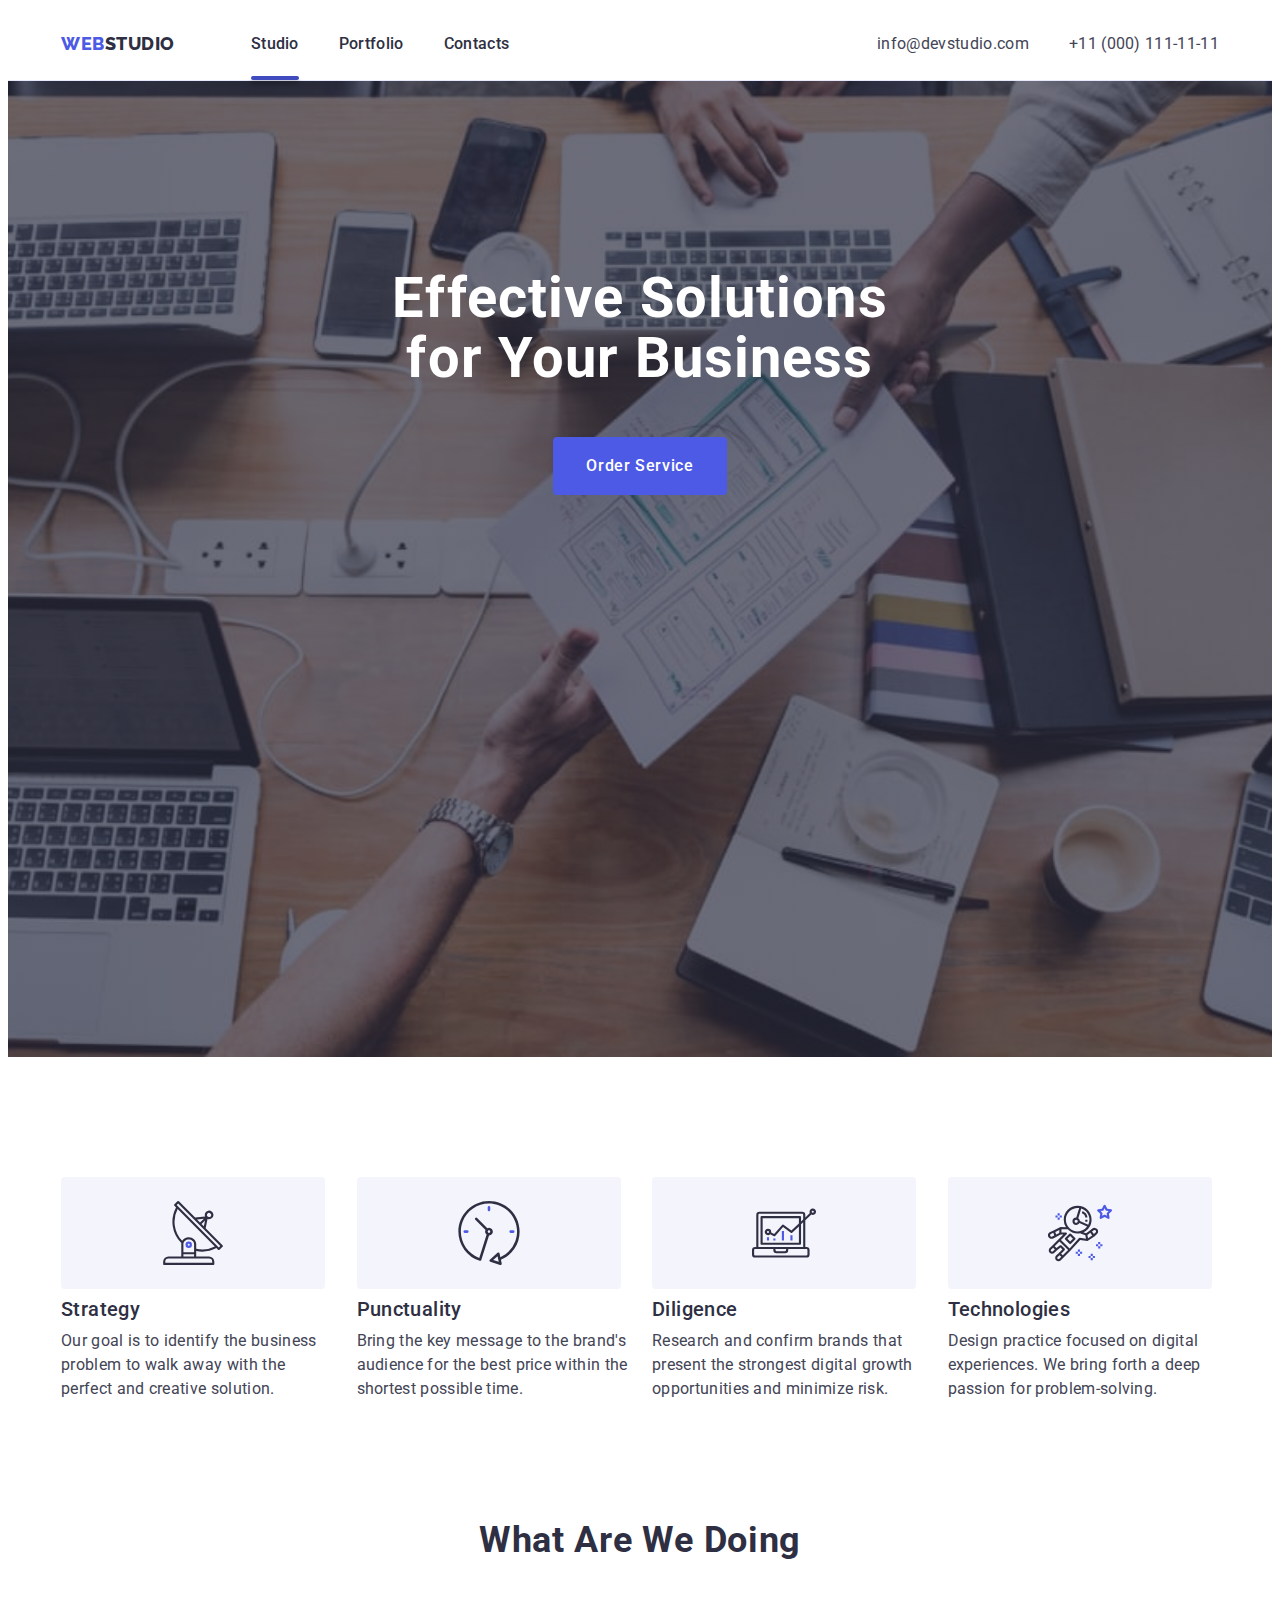
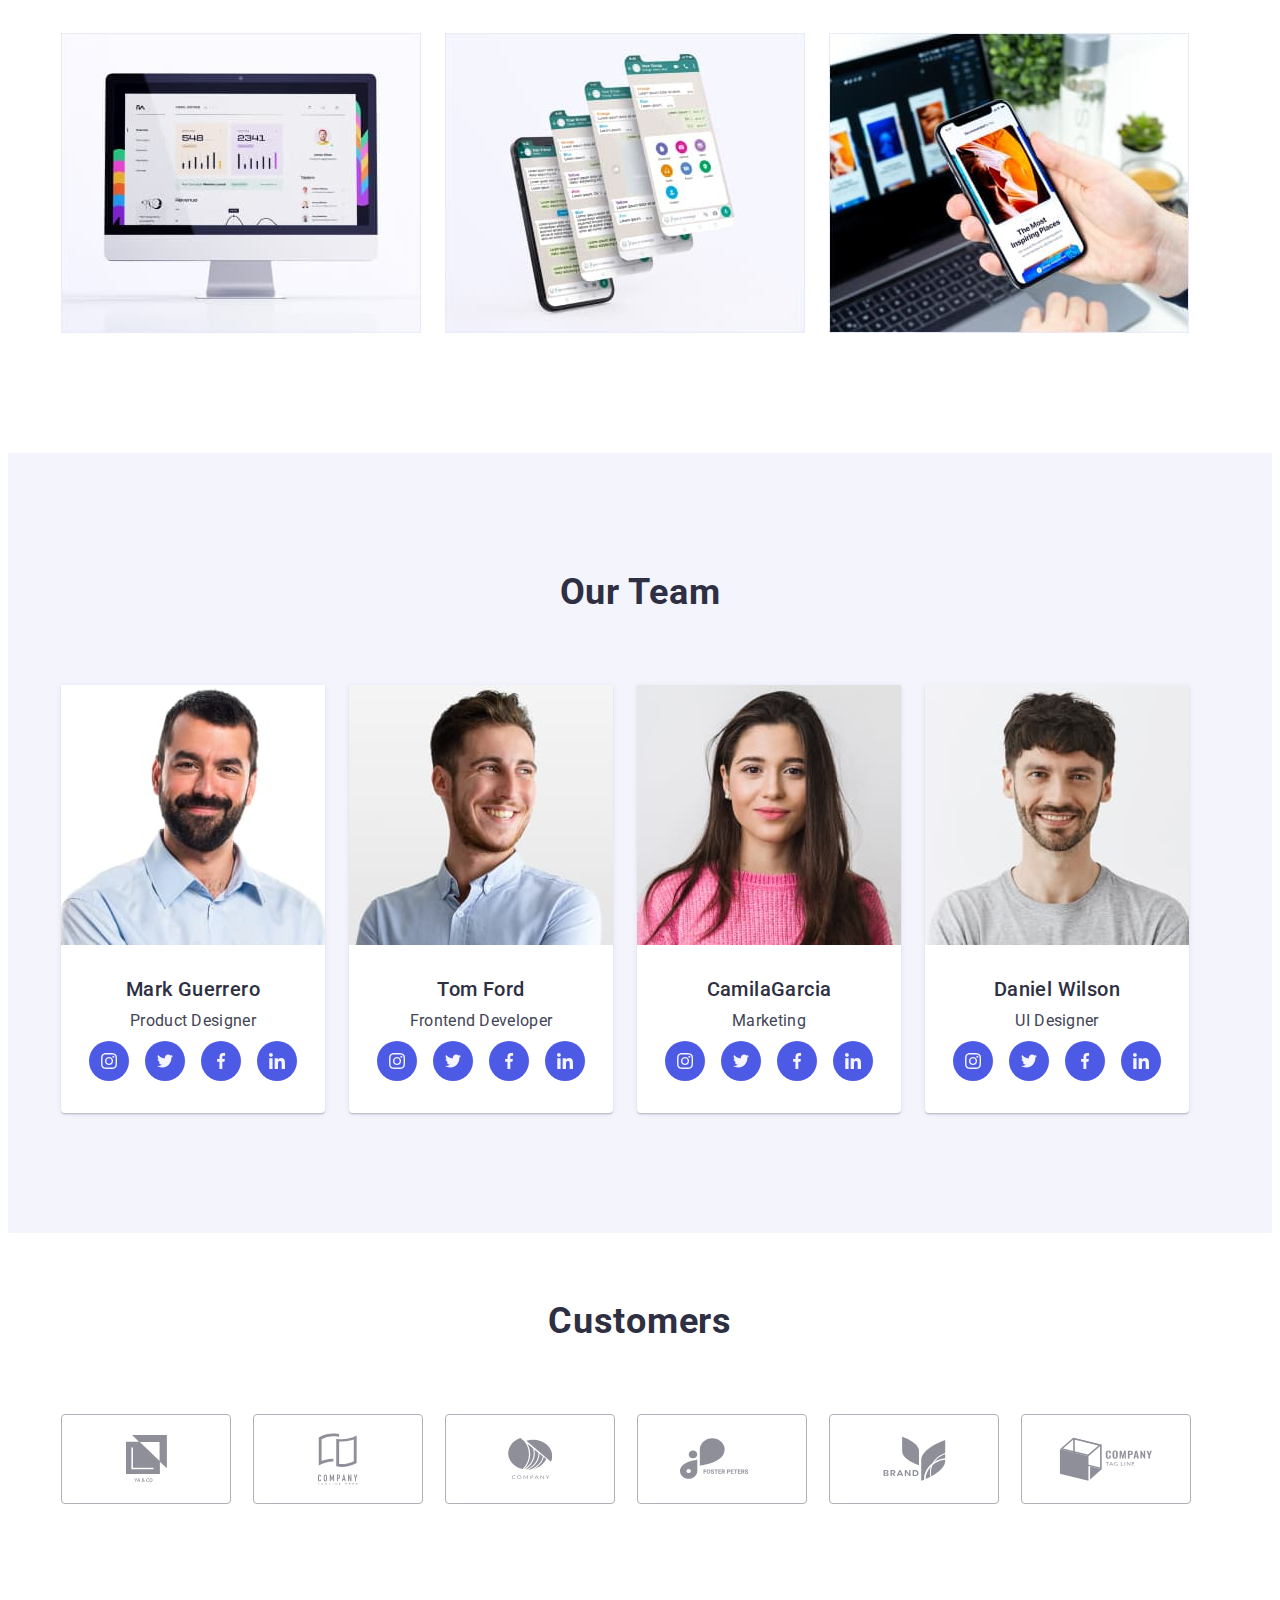
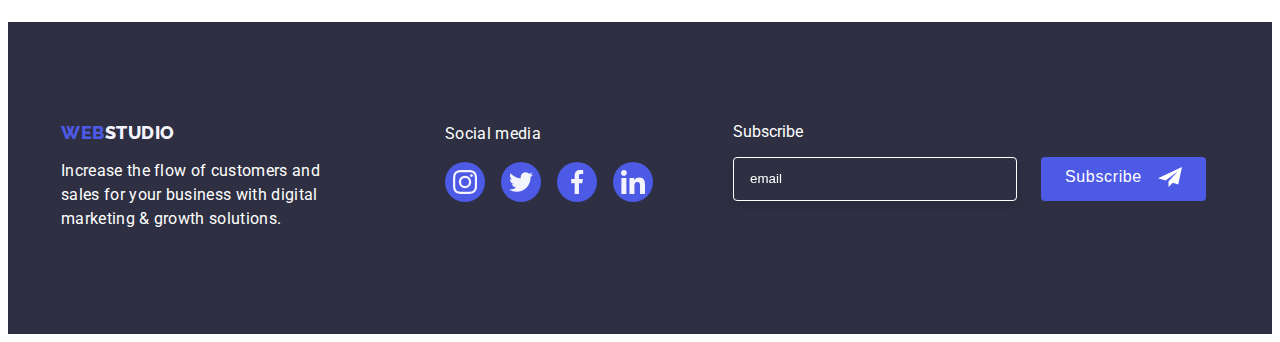
==== index.html @ f420f852 "Initial commit" ====
<!DOCTYPE html>
<html lang="en">
    <head>
        <meta charset="UTF-8">
        <meta http-equiv="X-UA-Compatible" content="IE=edge">
        <meta name="viewport" content="width=device-width, initial-scale=1.0">
        <title>Effective Solutions for Your Business</title>
        <link rel="preconnect" href="https://fonts.googleapis.com">
        <link rel="preconnect" href="https://fonts.gstatic.com" crossorigin>
        <link href="https://fonts.googleapis.com/css2?family=Raleway:wght@800&family=Roboto:wght@400;500;700;900&display=swap" 
        rel="stylesheet">
        <link rel="stylesheet" href="https://cdnjs.cloudflare.com/ajax/libs/modern-normalize/1.1.0/modern-normalize.min.css" integrity="sha512-wpPYUAdjBVSE4KJnH1VR1HeZfpl1ub8YT/NKx4PuQ5NmX2tKuGu6U/JRp5y+Y8XG2tV+wKQpNHVUX03MfMFn9Q==" crossorigin="anonymous" referrerpolicy="no-referrer">
        <link rel="stylesheet" href="./css/styles.css">
    </head>

    <body>
 
        <!--HEADER-->
 
       
        <header class="page-header">
            <div class="container main-container">
                <nav class="page-nav">       
                    <a class="logo-link link" href="./index.html">WEB<span class="studio">Studio</span></a>

                    <ul class="menu list">
                        <li class="menu-item">
                            <a class="menu-link link current" href="./index.html">Studio</a>
                        </li>

                        <li class="menu-item">
                            <a class="menu-link link" href="./portfolio.html">Portfolio</a>
                        </li>

                        <li class="menu-item">
                            <a class="menu-link link" href="">Contacts</a>
                        </li>

                    </ul>

                </nav>
                <address class="contact-adress">
                    <ul class="contact-list list">
                        <li class="item"><a class="contact-link link" href="mailto:info@devstudio.com">info@devstudio.com</a></li>
                        <li class="item"><a class="contact-link link" href="tel:+110001111111">+11 (000) 111-11-11</a></li>
                    </ul>
                </address>
            </div>
        </header>
       
        
        <main>

            
            <section class="hero hero-image">

                <div class="container container-hero">
                
                    <h1 class="hero-text">Effective Solutions for Your Business</h1>

                    <button class="modal-btn" data-modal-open type="button">Order Service</button>
                    <div class="backdrop is-hidden" data-modal>
                        <div class="modal">
                            <button type="button" class="modal-button" data-modal-close>
                                <svg class="close-btn" width="8" height="8">
                                    <use href="images/symbol-defs (1).svg#icon-Vector-1"></use>
                                </svg>
                            </button>

                            <p class="modal-title">Leave your contacts and we will call you back</p>
                            <form class="modal-field">
                                <div class="modal-field">
                                    <label class="modal-label-text" for="user-name">Name</label>
                                    <div class="input-wrap">
                                        <input class="modal-input" id="user-name" type="text" name="user-name" required="">
                                        <svg class="modal-input-icon" width="18" height="24">
                                            <use href="./images/footer.svg#icon-person-black-18dp-1-1"></use>
                                        </svg>
                                    </div>
                                </div>
                                <div class="modal-field">
                                    <label class="modal-label-text" for="user-phone">Phone</label>
                                    <div class="input-wrap">
                                        <input class="modal-input" id="user-phone" type="tel" name="user-phone" required="">
                                        <svg class="modal-input-icon" width="18" height="24">
                                            <use href="images/footer.svg#icon-phone-black-18dp-1"></use>
                                        </svg>
                                    </div>
                                </div>
                                    <div class="modal-field">
                                        <label class="modal-label-text" for="user-mail">Email</label>
                                        <div class="input-wrap">
                                            <input class="modal-input" id="user-mail" type="email" name="user-mail">
                                            <svg class="modal-input-icon" width="18" height="24">
                                                <use href="images/footer.svg#icon-email-black-18dp-1"></use>
                                            </svg>
                                        </div>

                                    </div>
                                    <div class="modal-field-textarea">
                                        <label class="modal-label-text" for="user-comment">Comment</label>
                                        <textarea class="modal-textarea" name="user-comment" id="user-comment" placeholder="Text input"></textarea>
                                    </div>
                                

                                    <label class="label-checkbox">
                                        <input type="checkbox" class="checkbox" required="" >
                                        <span class="checkbox-span"></span>
                                          I accept the terms and conditions of the
                                          <a href="#" class="privacy-link">Privacy Policy</a>
                                      </label>
                                    <div>
                                    <button type="submit" class="button btn-modal-send">Send</button>
                                    </div>
                            </form>
                        </div>
                    </div>

                </div>

               

            </section>
            

            <section class="rules">

                <div class="container ">        
                    <h2 class="visually-hidden" hidden>rules</h2>
                    

                    <ul class="rules-list list">
                        
                        <li class="item-rules">
                            <div class="foto-rules">
                                <svg class="foto-rules-item" width="64" height="64">
                                     <use href="./images/icons.svg#icon-antenna-1-2"> </use>
                                </svg> 
                             </div>
                            <h3 class="service-text">Strategy</h3>
                            <p class="section-description">Our goal is to identify the business
                                problem to walk away with the perfect and creative solution.</p>
                        </li>
                        <li class="item-rules">
                            <div class="foto-rules">
                                <svg class="foto-rules-item" width="64" height="64">
                                     <use href="./images/icons.svg#icon-clock-1-1"> </use>
                                </svg> 
                            </div>
                            <h3 class="service-text">Punctuality</h3>               
                            <p class="section-description">Bring the key message to the brand's audience for the best price within the shortest possible time.</p> 
                        </li>
                        <li class="item-rules">
                            <div class="foto-rules">
                                <svg class="foto-rules-item" width="64" height="64">
                                     <use href="./images/icons.svg#icon-diagram-1-1"> </use>
                                </svg> 
                            </div>
                            <h3 class="service-text">Diligence</h3>
                            <p class="section-description">Research and confirm brands that present the strongest digital growth opportunities and minimize risk.</p>
                        </li>
                        <li class="item-rules">
                            <div class="foto-rules">
                                <svg class="foto-rules-item" width="64" height="64">
                                     <use href="./images/icons.svg#icon-astronaut-1-1"> </use>
                                </svg> 
                            </div>
                            <h3 class="service-text">Technologies</h3>
                            <p class="section-description">Design practice focused on digital experiences. We bring forth a deep passion for problem-solving.</p>
                        </li>
                    </ul>
                </div>
            </section>
                 
           
            

            <section class="example">

                <div class="container ">
                        <h2 class="subtitle">What are we doing</h2>
                    <ul class="what-are-doing list">
                        <li class="item_what">
                            <img class="foto-example"
                            src="./images/computer.jpg" 
                            alt="computer"
                            width="360"
                            >
                        
                        </li>
                        <li class="item_what">
                            <img class="foto-example"
                            src="./images/telefon.jpg" 
                            alt="telefon"
                            width="360"
                            >

                        </li>
                        <li class="item_what">
                            <img class="foto-example"
                            src="./images/technical.jpg" 
                            alt="technical"
                            width="360"
                            >
                            
                        </li>
                    </ul>
                </div>
            </section>

                <section class="ourteam">
                    <div class="container cont-ourteam ">
                        <h2 class="subtitle">Our Team</h2>
                        <ul class="list list-team">
                            <li class="item-team">
                                <img class="foto-team"
                                    src="./images/MarkGuerrero.jpg" 
                                    alt="Mark Guerrero"
                                    width="264">
                            <div class="container-text">
                                <h3 class="service-text">Mark Guerrero</h3>
                                <p class="section-description text-team">Product Designer</p>
                                <ul class="social-media-list"> 
                                    <li class="social-item">
                                        <a class="social-icon" href="">
                                            <svg width="16" height="16">
                                                <use href="./images/icons.svg#icon-instagram-2-1"></use>
                                            </svg>
                                        </a>
                                    </li>
                                    <li class="social-item">
                                        <a class="social-icon" href="">
                                            <svg width="16" height="16">
                                                <use href="./images/icons.svg#icon-twitter-1"></use>
                                            </svg>
                                        </a>
                                    </li>
                                    <li class="social-item">
                                        <a class="social-icon" href="">
                                            <svg width="16" height="16">
                                                <use href="./images/icons.svg#icon-facebook-1-1"></use>
                                            </svg>
                                        </a>
                                    </li>
                                    <li class="social-item">
                                        <a class="social-icon" href="">
                                            <svg width="16" height="16">
                                                <use href="./images/icons.svg#icon-linkedin-1-1"></use>
                                            </svg>
                                        </a>
                                    </li>
                                </ul>

                            </div>   
    
                            </li>
                            <li class="item-team">
                                <img class="foto-team"
                                src="./images/TomFord.jpg" 
                                alt="Tom Ford"
                                width="264"
                                
                                >
                            <div class="container-text">
                                <h3 class="service-text">Tom Ford</h3>
                                <p class="section-description text-team">Frontend Developer</p>
                                <ul class="social-media-list">
                                    <li class="social-item">
                                        <a class="social-icon" href="">
                                            <svg width="16" height="16">
                                                <use href="./images/icons.svg#icon-instagram-2-1"></use>
                                            </svg>
                                        </a>
                                    </li>
                                    <li class="social-item">
                                        <a class="social-icon" href="">
                                            <svg width="16" height="16">
                                                <use href="./images/icons.svg#icon-twitter-1"></use>
                                            </svg>
                                        </a>
                                    </li>
                                    <li class="social-item">
                                        <a class="social-icon" href="">
                                            <svg width="16" height="16">
                                                <use href="./images/icons.svg#icon-facebook-1-1"></use>
                                            </svg>
                                        </a>
                                    </li>
                                    <li class="social-item">
                                        <a class="social-icon" href="">
                                            <svg width="16" height="16">
                                                <use href="./images/icons.svg#icon-linkedin-1-1"></use>
                                            </svg>
                                        </a>
                                    </li>
                                </ul>


                            </div>

                            <li class="item-team">
                                <img class="foto-team"
                                src="./images/CamilaGarcia.jpg" 
                                alt="CamilaGarcia"
                                width="264"
                                
                                >
                            <div class="container-text">
                                <h3 class="service-text">CamilaGarcia</h3>
                                <p class="section-description text-team">Marketing</p>
                                <ul class="social-media-list">
                                    <li class="social-item">
                                        <a class="social-icon" href="">
                                            <svg width="16" height="16">
                                                <use href="./images/icons.svg#icon-instagram-2-1"></use>
                                            </svg>
                                        </a>
                                    </li>
                                    <li class="social-item">
                                        <a class="social-icon" href="">
                                            <svg width="16" height="16">
                                                <use href="./images/icons.svg#icon-twitter-1"></use>
                                            </svg>
                                        </a>
                                    </li>
                                    <li class="social-item">
                                        <a class="social-icon" href="">
                                            <svg width="16" height="16">
                                                <use href="./images/icons.svg#icon-facebook-1-1"></use>
                                            </svg>
                                        </a>
                                    </li>
                                    <li class="social-item">
                                        <a class="social-icon" href="">
                                            <svg width="16" height="16">
                                                <use href="./images/icons.svg#icon-linkedin-1-1"></use>
                                            </svg>
                                        </a>
                                    </li>
                                </ul>


                            </div>
    
                            </li>
                            <li class="item-team">
                                <img class="foto-team"
                                src="./images/DanielWilson.jpg" 
                                alt="Daniel Wilson"
                                width="264"
                                
                                >
                            <div class="container-text">
                                <h3 class="service-text">Daniel Wilson</h3>
                                <p class="section-description text-team">UI Designer</p>
                                <ul class="social-media-list">
                                    <li class="social-item">
                                        <a class="social-icon" href="">
                                            <svg width="16" height="16">
                                                <use href="./images/icons.svg#icon-instagram-2-1"></use>
                                            </svg>
                                        </a>
                                    </li>
                                    <li class="social-item">
                                        <a class="social-icon" href="">
                                            <svg width="16" height="16">
                                                <use href="./images/icons.svg#icon-twitter-1"></use>
                                            </svg>
                                        </a>
                                    </li>
                                    <li class="social-item">
                                        <a class="social-icon" href="">
                                            <svg width="16" height="16">
                                                <use href="./images/icons.svg#icon-facebook-1-1"></use>
                                            </svg>
                                        </a>
                                    </li>
                                    <li class="social-item">
                                        <a class="social-icon" href="">
                                            <svg width="16" height="16">
                                                <use href="./images/icons.svg#icon-linkedin-1-1"></use>
                                            </svg>
                                        </a>
                                    </li>
                                </ul>


                            </div>
                            </li>
                        </ul>
                    
                    </div>

                    
                </section>

                <section class="our-customers">
                    <div class="container ">  
                        <h2 class="subtitle">Customers</h2>
                        <ul class="customers">
                            <li class="customers-logo">
                                <a class="cust-item" href="">
                                    <svg class="point-customers" width="41" height="47">
                                        <use href="./images/icons.svg#icon-group-8"></use>
                                    </svg>
                                </a>
                            </li>
                            <li class="customers-logo">
                                <a class="cust-item" href="">
                                    <svg class="point-customers"  width="40" height="52">
                                        <use href="./images/icons.svg#icon-group-9"></use>
                                    </svg>
                                </a>
                            </li>
                            <li class="customers-logo">
                                <a class="cust-item" href="">
                                    <svg class="point-customers"  width="44" height="41">
                                        <use href="./images/icons.svg#icon-group-10"></use>
                                    </svg>
                                </a>
                            </li>
                            <li class="customers-logo">
                                <a class="cust-item" href="">
                                    <svg class="point-customers"  width="84" height="41">
                                        <use href="./images/icons.svg#icon-group-11"></use>
                                    </svg>
                                </a>
                            </li>
                            <li class="customers-logo">
                                <a class="cust-item" href="">
                                    <svg class="point-customers" width="63" height="45">
                                        <use href="./images/icons.svg#icon-group-12"></use>
                                    </svg>
                                </a>
                            </li>
                            <li class="customers-logo">
                                <a class="cust-item" href="">
                                    <svg class="point-customers" width="94" height="44">
                                        <use href="./images/icons.svg#icon-group-13"></use>
                                    </svg>
                                </a>
                            </li>
                        </ul>
                    </div>
                </section>
            


        </main>
        
            

        <footer class="footer">

           
            <div class="container container-footer">
                <div>
                    <a class="logo-link link footer-link" href="./index.html">WEB<span class="studio-footer">Studio</span></a>
                    <p class="section-footer">Increase the flow of customers and sales for your business with digital marketing & growth solutions.</p>
                </div>
                <div class="social-footer">
                    <p class="section-description footer-text">Social media</p>
                    
                        <ul class="social-media-list">
                            <li class="social-item">
                                <a class="social-icon" href="">
                                    <svg width="24" height="24">
                                        <use href="./images/icons.svg#icon-instagram-2-1"></use>
                                    </svg>
                                </a>
                            </li>
                            <li class="social-item">
                                <a class="social-icon" href="">
                                    <svg width="24" height="24">
                                        <use href="./images/icons.svg#icon-twitter-1"></use>
                                    </svg>
                                </a>
                            </li>
                            <li class="social-item">
                                <a class="social-icon" href="">
                                    <svg width="24" height="24">
                                        <use href="./images/icons.svg#icon-facebook-1-1"></use>
                                    </svg>
                                </a>
                            </li>
                            <li class="social-item">
                                <a class="social-icon" href="">
                                    <svg width="24" height="24">
                                        <use href="./images/icons.svg#icon-linkedin-1-1"></use>
                                    </svg>
                                </a>
                            </li>
                        </ul>
                    
                </div>
                <div class="footer-mail">
                    <p class="text-batn-footer">Subscribe</p>
                    <form class="form-ftr">
                        <input type="email" placeholder="email" class="footer-input"> 
                        <button type="submit" class="footer-btn">
                            <span>Subscribe</span>
                            <svg class="sub-svg" width="24" height="24">
                                <use href="./images/footer.svg#icon-Frame-3"> </use>
                           </svg> 
    
                        </button>
                    </form>
                </div>      
            </div>
            
            
            
            
        </footer>

        <script src="./js/modal.js"></script>
    </body>
    
</html>
---- css/styles.css ----
:root {
    --primary-text-color: #434455;
    --title-text-color: #2E2F42;
    --primary-white-color: #FFFFFF;;
    --primary-blue-color: #4D5AE5;
    --hover-focus-color:  #404BBF;
    --background-color-black: #2E2F42;
    --background-color-white: #F4F4FD;
    --border-color: #E7E9FC;
    --modal-label-text-color :#8E8F99;
}



body {
    font-family: "Roboto", sans-serif;
    color: var(--primary-text-color);
}

.list {
    list-style: none;
}
.link {
    text-decoration: none;
}

h1,h2,h3,h4,ul,p {
    margin-top: 0;
    margin-bottom: 0;
    padding-left: 0;
}

.container {

    width: 1158px;
    margin: 0 auto;
    padding-right: 15px;
    padding-left: 15px;
    

}

.container-text {
    padding: 32px 16px;
    
    text-align: center;
    margin: 0 auto;
}


.logo-link {
font-family: "Raleway", sans-serif;
font-weight: 800;
font-size: 18px;
line-height: 1.17;
color: var( --primary-blue-color);
letter-spacing: 0.03em;
text-transform: uppercase;

}
.page-header{
    border: 1px solid var(--border-color);
    border-top: 0;
    border-left: 0;
    border-right: 0;
}

.main-container{
    display: flex;
    align-items: center;
}
.page-nav{
    display: flex;
    align-items: center;
}
.studio {
    color:var(--title-text-color);
    
}
.menu {
    display: flex;
    margin-left: 76px;
    padding-top: 24px;
    padding-bottom: 24px;
}

.menu-item {
    position: relative;
    margin-right: 40px;
}
.menu-item:last-child{
    margin-right: 0px;
}

.menu-link:hover,
.menu-link:focus {
    color: var(--hover-focus-color);
}

.menu-link {
    font-weight: 500;
    font-size: 16px;
    line-height: 1.5;
    letter-spacing: 0.02em;
    color: var(--title-text-color);

}

.contact-adress {
    font-style: normal;
    margin-left: auto;
}




.contact-link:hover,
.contact-link:focus {
    color: var(--hover-focus-color);
}

.contact-list {
    display: flex;
    }
.contact-list .item + .item {
    margin-left: 40px;
}

.current::after{
    position: absolute;
    content: "";

    width: 100%;
    height: 4px;
    left: 0px;
    top: 44px;
    box-shadow: 0px 4px 4px rgba(0, 0, 0, 0.25);
    border-radius: 2px;
    background: var(--hover-focus-color);

    
    }


.contact-link {
    font-size: 16px;
    line-height: 1.5;
    letter-spacing: 0.02em;
    color: var(--primary-text-color);
    font-style: normal;
   
    transition: color 250ms cubic-bezier(0.4, 0, 0.2, 1);

}

.container-hero{
    text-align: center;
}

.hero {
    padding-top: 188px;
    padding-bottom: 188px;
    
    
    
    
   
        
}

.hero-image {
    background-repeat: no-repeat;
    background-size: cover;
    background-position: 50% 50%;
    height: 600px;
    max-width: 1440px;
    margin-left: auto;
    margin-right: auto;
    background-image: linear-gradient(
        to bottom,
        rgba(46, 47, 66, 0.7),
        rgba(46, 47, 66, 0.7)
    ),
    url(../images/people-office.jpg);
}

.hero-text {
    width: 496px;
    height: 120px;
    
    margin: auto;
    
    
    
    

    font-weight: 700;
    font-size: 56px;
    line-height: 1.07;
    letter-spacing: 0.02em;
    color: var(--primary-white-color);
   
}
.modal-btn {
    border-radius: 4px;
    padding: 16px 32px;
    border: 1px solid transparent;
    margin-top: 48px;
    

    font-family: "Roboto", sans-serif ;
    color:var(--primary-white-color);
    background:var(--primary-blue-color);
    cursor: pointer;
    font-weight: 500;
    font-size: 16px;
    line-height: 1.5;
    letter-spacing: 0.04em;

    transition: background-color 250ms cubic-bezier(0.4, 0, 0.2, 1);
}

.modal-btn:hover,
.modal-btn:focus {
    background-color: var(--hover-focus-color);
}

.backdrop {
    position: fixed;
    top: 0;
    left: 0;
    width: 100%;
    height: 100%;
    background: rgba(46, 47, 66, 0.4);
    text-align: left;

    opacity: 1;
    transition: opacity 250ms cubic-bezier(0.4, 0, 0.2, 1);
}
.backdrop.is-hidden{
    opacity: 0;
    pointer-events: none;
    
    
}
.backdrop.is-hidden .modal{
    transform: translate(-50%, -50%) scale(0.9);

}

.modal {
    position: absolute;
    top: 50%;
    left: 50%;
    padding-left: 24px;
    padding-right: 24px;
    padding-bottom: 24px;
    
    border-radius: 4px;
    min-height: 576px;
    min-width: 408px;
    background: #FCFCFC;
    transform: translate(-50%, -50%) scale(1);
    transition: transform 250ms cubic-bezier(0.4, 0, 0.2, 1);

    
    
}
.modal-button {
    display: flex;
    justify-content: center;
    align-items: center;

    margin-left: auto;
    margin-top: 24px;
    
    cursor: pointer;
    
    width: 24px;
    height: 24px;
    background-color: #E7E9FC;
    border: 1px solid rgba(0, 0, 0, 0.1);
    border-radius: 50%;
    text-align: center;

    transition: background-color 250ms cubic-bezier(0.4, 0, 0.2, 1),
    fill 250ms cubic-bezier(0.4, 0, 0.2, 1);

}
.modal-button:hover,
.modal-button:focus {
    background-color: var(--hover-focus-color);
    fill: #FFFFFF;
}
.modal-title{
    font-weight: 500;
    font-size: 16px;
    line-height: 1.5;
    letter-spacing: 0.02em;
    text-align: center;
    color: var(--title-text-color) ;
    margin-top: 24px;
    margin-bottom: 16px;
}

.modal-label-text {
    font-size: 12px;
    line-height: 1.17;
    letter-spacing: 0.04em;
    color: var(--modal-label-text-color);

}
.input-wrap {
    position: relative;
    margin-top: 4px;
}
.check-text {
    display: flex;
    align-items: center;
    margin: 16px 0 24px 0;
    cursor: pointer;
    font-style: normal;
    font-weight: 400;
    font-size: 12px;
    color: rgba(142, 143, 153, 1);
    letter-spacing: 0.04em;
    padding-bottom: 0;
}

.check-text span {
    
    width: 16px;
    height: 16px;
    border: 1.25px solid #757575;
    border-radius: 2px;
    display: flex;
    align-items: center;
    justify-content: center;
    fill: transparent;
    transition: background-color 250ms cubic-bezier(0.4, 0, 0.2, 1), fill 250ms cubic-bezier(0.4, 0, 0.2, 1), border 250ms cubic-bezier(0.4, 0, 0.2, 1);
}


.span-check{
    margin-right: 8px;

}
.checkbox{
    position: absolute;
}
.modal-input {
    width: 100%;
    height: 40px;
    border: 1px solid rgba(33, 33, 33, 0.2);
    border-radius: 4px;
    font-size: 12px;
    outline: transparent;
    padding-left: 36px;
    transition: border-color 250ms cubic-bezier(0.4, 0, 0.2, 1);
}
.modal-input:hover,
.modal-input:focus
{
    border-color: var(--hover-focus-color);

}
.modal-input:hover ~ .modal-input-icon,
.modal-input:focus ~ .modal-input-icon{
  fill: var(--hover-focus-color);
  
}
.modal-field {
    margin: 0 auto 8px;
}

.modal-input-icon {
    position: absolute;
    left: 16px;
    top: 50%;
    transform: translateY(-50%);
    fill: #2E2F42;
    transition: fill 250ms cubic-bezier(0.4, 0, 0.2, 1);
}
.modal-field-textarea {
    margin: 0 auto 16px;
}
.modal-textarea {
    width: 100%;
    height: 120px;
    border: 1px solid rgba(33, 33, 33, 0.2);
    border-radius: 4px;
    margin-top: 4px;
    background-color: transparent;
    resize: none;
    outline: transparent;
    font-size: 12px;
    padding: 8px 16px;
    font-family: 'Roboto';
    transition: border-color 250ms cubic-bezier(0.4, 0, 0.2, 1);
}
.modal-check {
    margin-bottom: 0;
}

.modal-textarea:hover,
.modal-textarea:focus {
    border-color: var(--hover-focus-color);
} 

.btn-modal-send {
    display: flex;
    align-items: center;
    justify-content: center;
    margin: auto;
    background: var(--primary-blue-color);
    width: 169px;
    height: 56px;
    box-shadow: 0px 4px 4px rgba(0, 0, 0, 0.15);
    border-radius: 4px;
    border: transparent;
    color: var(--background-color-white);
    font-weight: 500;
    font-size: 16px;
    line-height: 1.5;
    transition: background-color 250ms cubic-bezier(0.4, 0, 0.2, 1);
}
.btn-modal-send:hover,
.btn-modal-send:focus {
    background-color: var(--hover-focus-color);
}
.rules{
    
    padding-bottom: 120px;
    padding-top: 120px;
}
.checkbox-wraper {
    margin-bottom: 24px;
}

.label-checkbox {
    display: flex;
    align-items: center;
    margin: 16px 0 24px 0;
    cursor: pointer;
    font-style: normal;
    font-weight: 400;
    font-size: 12px;
    color: rgba(142, 143, 153, 1);
    letter-spacing: 0.04em;
    padding-bottom: 0;
}
.checkbox:checked {
    background-color: #4D5AE5;
    background-size: contain;
    background-image: url(../images/click-1.svg);
    border-radius: 2px;
    border: none;
    width: 16px;
    height: 16px;
}
.checkbox-span {
    display: block;
    width: 16px;
    height: 16px;
    border: 1.25px solid #8E8F99;
    border-radius: 2px;
    cursor: pointer;
    margin-right: 8px;
    transition: border-color 250ms cubic-bezier(0.4, 0, 0.2, 1);
}
.privacy-link {
    color: #4D5AE5;
    transition: border 250ms cubic-bezier(0.4, 0, 0.2, 1);
}


.checkbox {
    -webkit-appearance: none;
    -moz-appearance: none;
    appearance: none;
    position: absolute;
}
.check-text {
    display: flex;
    gap: 8px;
    flex-wrap: wrap;
    align-items: flex-end;
    width: 100%;
    font-weight: 400;
    font-size: 12px;
    line-height: 1.17;
    letter-spacing: 0.04em;
    color: #8e8f99;
    margin-bottom: 24px;
}
.privacy-link {
    font-weight: 400;
    font-size: 12px;
    line-height: 1.33;
    letter-spacing: 0.04em;
    color: #4d5ae5;
}

.foto-rules {
    display: flex;
    justify-content: center;
    align-items: center;

    width: 264px;
    height: 112px;
    background: var(--background-color-white);
    border-radius: 4px;
    margin-bottom: 8px;
}


.rules-list {
    display: flex;
   
}

.item-rules {
    width: calc(100% / 4);
    margin-right: 24px;

}
.item-rules:last-child {
    margin-right: 0px;
}
.customers {
    display: flex;
    list-style: none;

    
}
.cust-item {

    display: flex;
    justify-content: center;
    align-items: center;
    width: 100%;
    height: 100%;
    border-color: #8E8F99;
    
    


    border: 1px solid #afb1b8;
    border-radius: 4px;

    transition: border-color 250ms cubic-bezier(0.4, 0, 0.2, 1);

    
}
.customers-logo {
    margin-right: 24px;
    width: 168px;
    height: 88px;
}

.customers-logo:last-child {
    margin-right: 0px;
}
.our-customers {
    padding-bottom: 120px;
    padding-top: 69px;
}
.point-customers{
    fill: #8e8f99;
    display: flex;
    transition: fill 250ms cubic-bezier(0.4, 0, 0.2, 1);
    
    
}
.cust-item:hover,
.cust-item:focus {
    border-color: var(--hover-focus-color) ;
}

.cust-item:hover .point-customers,
.cust-item:focus .point-customers{
    fill: var(--hover-focus-color);
}





.visually-hidden {
    position: absolute;
    width: 1px;
    height: 1px;
    margin: -1px;
    border: 0;
    padding: 0;
    
    white-space: nowrap;
    clip-path: inset(100%);
    clip: rect(0 0 0 0);
    overflow: hidden;
}

.footer-input-email {
    font-size: 12px;
    line-height: 2;
    display: flex;
    align-items: center;
    letter-spacing: 0.04em;
    color: var(--color-white);
    padding: 8px 16px;
    width: 264px;
    height: 40px;
    border: 1px solid var(--color-white);
    filter: drop-shadow(0px 4px 4px rgba(0, 0, 0, 0.15));
    border-radius: 4px;
    background-color: transparent;
}


.service-text {
    margin-bottom: 8px;

    font-weight: 500;
    font-size: 20px;
    line-height: 1.2;
    letter-spacing: 0.02em;
    color: var( --title-text-color);
}
.section-description{
    
    font-size: 16px;
    line-height: 1.5;
    letter-spacing: 0.02em;
    color: var(--primary-text-color);
    
    }

.social-item {
    
    
    display: flex;
    flex-direction: row;
    justify-content: center;
    align-items: center;
    padding: 0px;
    

    height: 40px;
    
}
.social-icon {
    display: flex;
    align-items: center;
    justify-content: center;

    background:  var( --primary-blue-color);;
    width: 40px;
    height: 40px;
    border-radius: 50%;
    transition: background-color 250ms cubic-bezier(0.4, 0, 0.2, 1);
}
.social-icon:hover,
.social-icon:focus{
    background-color: var(--hover-focus-color);;
}
.social-media-list {
    display: flex;
    gap: 16px;
    justify-content: center;
}
.subtitle {
    margin-bottom: 72px;



    font-weight: 700;
    font-size: 36px;
    line-height: 1.11;
    text-align: center;
    letter-spacing: 0.02em;
    text-transform: capitalize;
    color: var( --title-text-color);
}
.example{
    padding-bottom: 120px;
}
.foto-example {
    display: block;
    width: 100%;
    height: auto;
}
.what-are-doing {
    display: flex;
    padding-left: 0px;
}

.item_what {
    margin-right: 24px;

}
.item_what:last-child {
    margin-right: 0px; 
}


   

.ourteam{
    padding-top: 120px;
    padding-bottom: 120px;
    background: var(--background-color-white);
}

.list-team {
    display: flex;
    padding-left: 0px;

}
.our-team-list{
    margin-top: 8px;
}
.text-team {
    margin-bottom: 8px;
}

.item-team {
    margin-right: 24px;
    background: var(--primary-white-color);
    border-radius: 0px 0px 4px 4px;
    box-shadow: 0px 1px 6px rgba(46, 47, 66, 0.08), 0px 1px 1px rgba(46, 47, 66, 0.16), 0px 2px 1px rgba(46, 47, 66, 0.08);
    
}


.item-team:last-child {
    margin-right: 0px;
}


.section-footer {
    margin-top: 16px;
    width: 264px;
    
   
    font-size: 16px;
    line-height: 1.5;
    letter-spacing: 0.02em;
    color: var(--primary-white-color);
    
    

}

.section-portfolio {
    padding-top: 96px;
    padding-bottom: 120px;
}
.studio-footer{
   color: var(--background-color-white); 
}

.btn-portfolio:hover,
.btn-portfolio:focus {
    background: var(--hover-focus-color);
    color: var(--primary-white-color);
    box-shadow: 0px 3px 1px rgba(0, 0, 0, 0.1), 0px 2px 1px rgba(0, 0, 0, 0.08), 0px 2px 2px rgba(0, 0, 0, 0.12);
    border: 1px solid #404BBF;
}

.btn-portfolio {
    
    padding: 12px 24px;
    border-radius: 4px;
    border: 1px solid #E7E9FC;
    background-color: var(--background-color-white);

    font-family: "Roboto", sans-serif;
    cursor: pointer;
    font-weight: 500;
    font-size: 16px;
    line-height: 1.5;
    letter-spacing: 0.04em;
    color:  var(--primary-blue-color);

    transition: background-color 250ms cubic-bezier(0.4, 0, 0.2, 1), color 250ms cubic-bezier(0.4, 0, 0.2, 1), border-color 250ms cubic-bezier(0.4, 0, 0.2, 1);
    
   
}

.link-portfolio:hover,
.link-portfolio:focus{
    box-shadow: 0px 1px 6px rgba(46, 47, 66, 0.08), 0px 1px 1px rgba(46, 47, 66, 0.16), 0px 2px 1px rgba(46, 47, 66, 0.08);
    
}
.link-portfolio {
    display: block;
    transition: box-shadow 250ms cubic-bezier(0.4, 0, 0.2, 1);
}



.list-porfolio {
    margin-bottom: 72px;
    display: flex;
    width: 100%;
    height: auto;
    gap: 24px;
    justify-content: center;
}



.list-foto-porfol {
    display: flex;
    
    flex-wrap: wrap;
    padding-left: 0;
}
.gallery {
    
    

    margin-right: 24px;
    margin-bottom: 48px;

}

.jpg-port{
    display: block;
   
}
.foto-team {
    display: block;
}
    

.gallery:nth-child(3n) {
    margin-right: 0;
}
.gallery:nth-last-child(-n + 3) {
    margin-bottom: 0px;
}

.text-portf {
    border: 1px solid var(--border-color);
    border-top: 0;

    padding: 32px;
    padding-left: 16px;
    
}

.text-portfolio{
    position: absolute;
    font-size: 16px;
    line-height: 1.5;
    padding: 40px 32px 0 32px; 
    width: 100%;
    height: 100%;
    background-color: #4D5AE5;
    color: #F4F4FD;
    transform: translateY(0);
    transition: transform 250ms cubic-bezier(0.4, 0, 0.2, 1);
}

.kard-porfolio {
    position: relative;
    overflow: hidden;
}
.gallery:hover .text-portfolio{
    transform: translateY(-100%);
}

.social-footer{
margin-left: 120px;
}

.container-footer{
    
    height: 112px;
    display: flex;
    

}
.footer {
    background-color: var(--background-color-black);
    
    padding-top: 100px;
    padding-bottom: 100px;
    
}
.footer-text {
    color: white;
    margin-bottom: 16px;
    
}
.footer-mail {
    margin-left: 80px;
    
}

.text-batn-footer{
    margin-bottom: 16px;
    color: var(--primary-white-color);
}



.footer-btn {
    width: 165px;
    padding: 8px 24px;
   
    
    border: transparent;
    display: flex;
    gap: 16px;
    font-weight: 500;
    font-size: 16px;
    line-height: 1.5;
    text-align: center;
    letter-spacing: 0.04em;
    cursor: pointer;

    background-color: var(--primary-blue-color);
    border-radius: 4px;
    border: none;
    color: var(--primary-white-color);
    transition: background-color 250ms cubic-bezier(0.4, 0, 0.2, 1);
    

   
  
}
.form-ftr{
    display: flex;
} 

.footer-btn:hover,
.footer-btn:focus {
    background-color: var(--hover-focus-color);
}

.footer-input {
    width: 264px;
    height: 40px;
    
    color: white;
    padding-left: 16px;
    border: 1px solid #FFFFFF;
    filter: drop-shadow(0px 4px 4px rgba(0, 0, 0, 0.15));
    border-radius: 4px;
    margin-right: 24px;    
    background-color: var(--background-color-black);

}

.footer-input::placeholder {
    
    color: var(--primary-white-color);
    
}
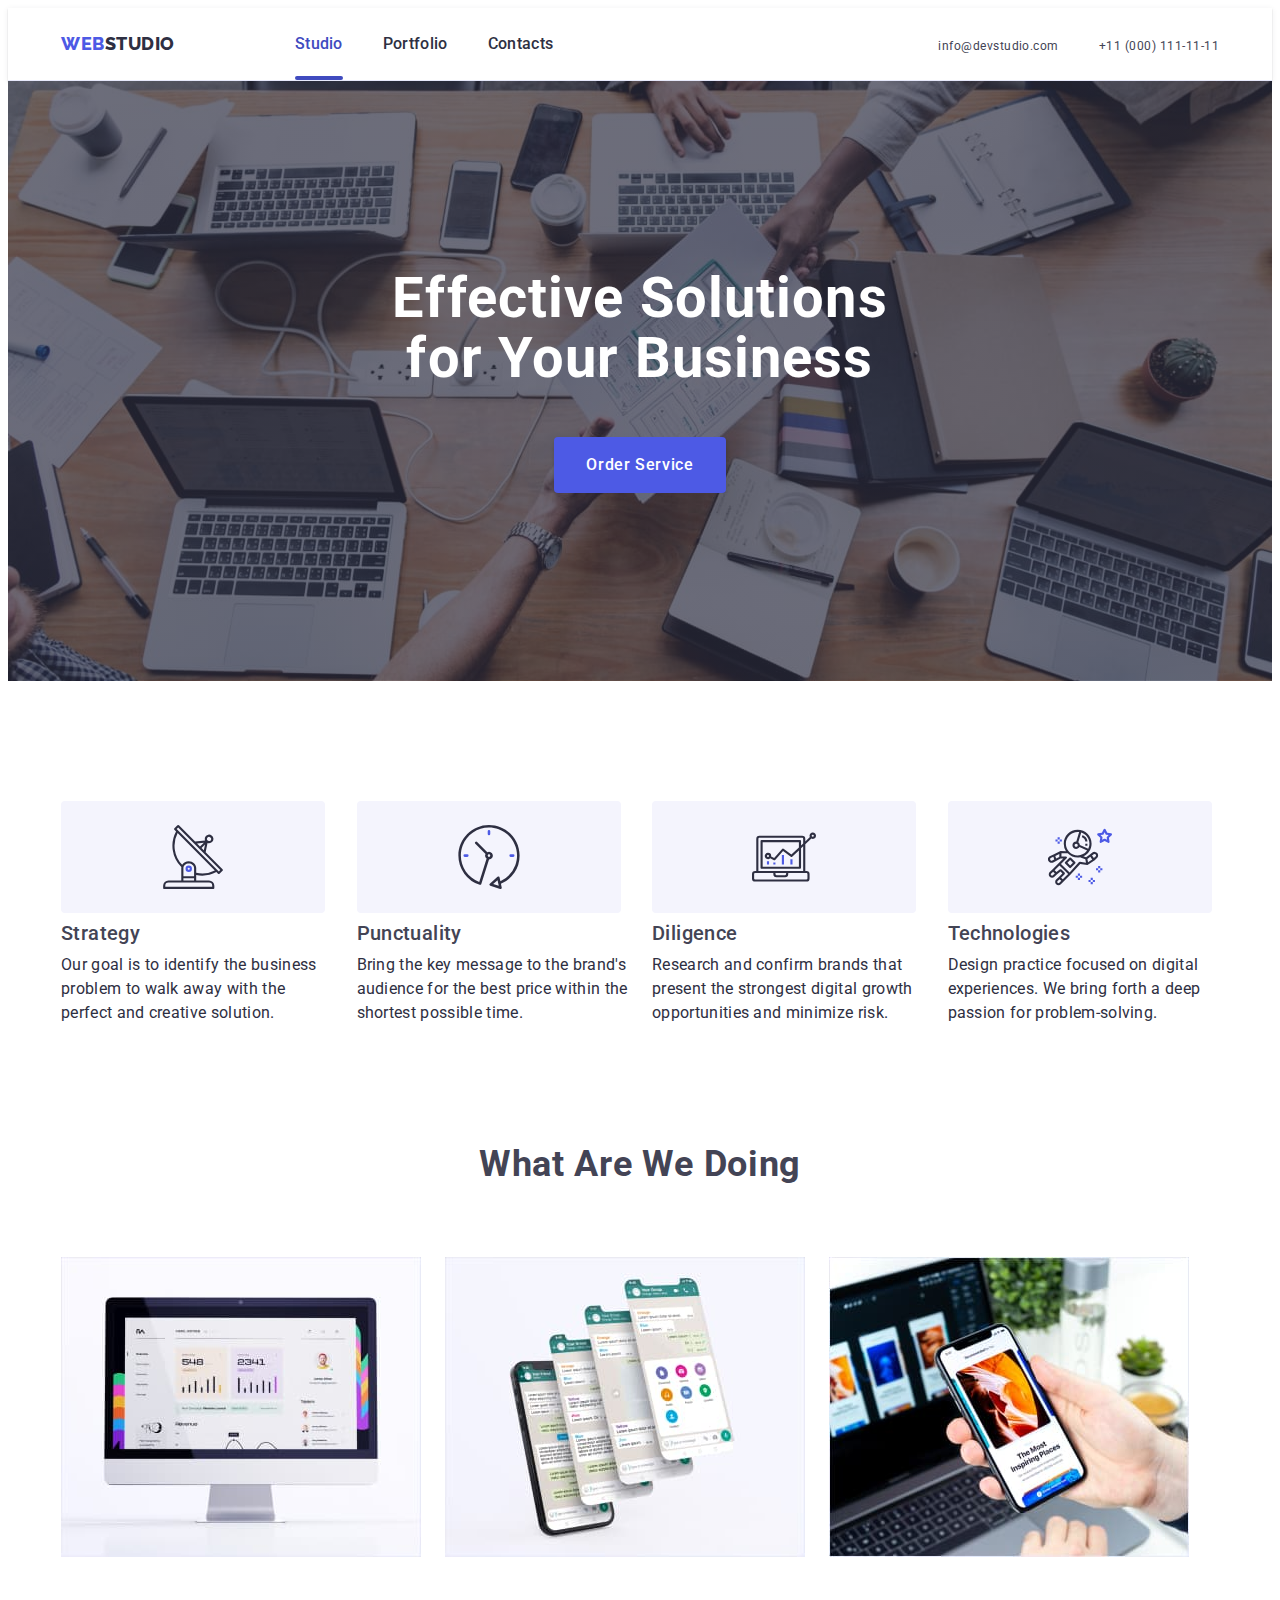
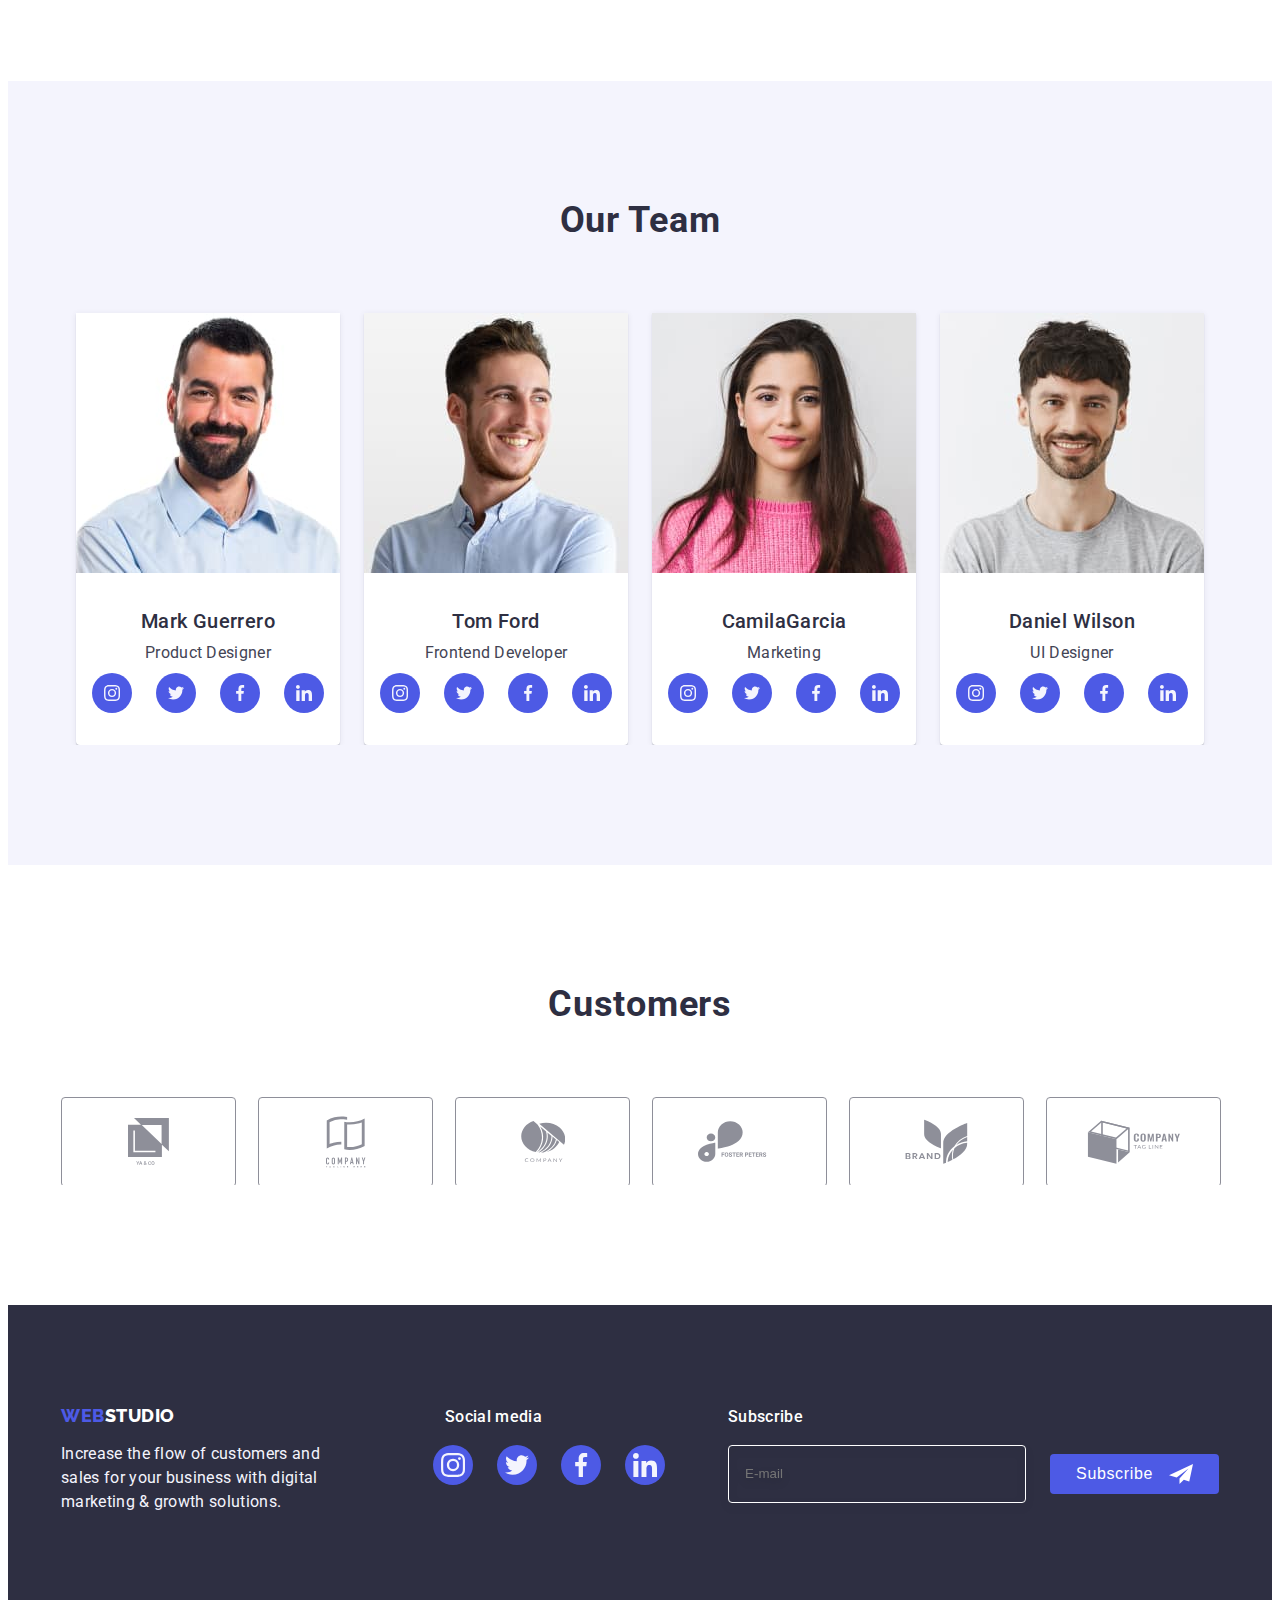
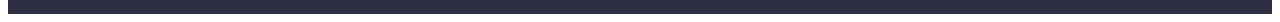
==== commit 3e7dacc2: "end" ====
--- a/index.html
+++ b/index.html
@@ -11,6 +11,8 @@
         rel="stylesheet">
         <link rel="stylesheet" href="https://cdnjs.cloudflare.com/ajax/libs/modern-normalize/1.1.0/modern-normalize.min.css" integrity="sha512-wpPYUAdjBVSE4KJnH1VR1HeZfpl1ub8YT/NKx4PuQ5NmX2tKuGu6U/JRp5y+Y8XG2tV+wKQpNHVUX03MfMFn9Q==" crossorigin="anonymous" referrerpolicy="no-referrer">
         <link rel="stylesheet" href="./css/styles.css">
+        
+        
     </head>
 
     <body>
@@ -22,30 +24,107 @@
             <div class="container main-container">
                 <nav class="page-nav">       
                     <a class="logo-link link" href="./index.html">WEB<span class="studio">Studio</span></a>
-
-                    <ul class="menu list">
-                        <li class="menu-item">
-                            <a class="menu-link link current" href="./index.html">Studio</a>
-                        </li>
-
-                        <li class="menu-item">
-                            <a class="menu-link link" href="./portfolio.html">Portfolio</a>
-                        </li>
-
-                        <li class="menu-item">
-                            <a class="menu-link link" href="">Contacts</a>
-                        </li>
-
+                
+                </nav>
+                
+                        <ul class="menu list">
+                            <li class="menu-item">
+                                <a class="menu-link link current" href="./index.html">Studio</a>
+                            </li>
+
+                            <li class="menu-item">
+                                <a class="menu-link link" href="./portfolio.html">Portfolio</a>
+                            </li>
+
+                            <li class="menu-item">
+                                <a class="menu-link link" href="">Contacts</a>
+                            </li>
+
+                        </ul>
+
+                    
+                    <address class="contact-adress">
+                        <ul class="contact-list list">
+                            <li class="item"><a class="contact-link link" href="mailto:info@devstudio.com">info@devstudio.com</a></li>
+                            <li class="item"><a class="contact-link link" href="tel:+110001111111">+11 (000) 111-11-11</a></li>
+                        </ul>
+                    </address>
+                
+
+                <button type="button" class="menu-btn" data-menu-open aria-expanded="false">
+                    <svg width="32" height="22" class="btn-header-icons">
+                            <use href="./images/mobile.svg#icon-charm_menu-hamburger-1"></use>
+                        </svg>
+                </button>
+            </div>
+            <div class="mobile-menu" data-menu>
+                <div class="container mobile-menu-container">
+                  <div>
+                    <button type="button" class="close-menu" data-menu-close>
+                      <svg class="icon-mobile-close" width="8" height="8">
+                        <use href="./images/mobile.svg#icon-Vector-4"></use>
+                      </svg>
+                    </button>
+                    
+                      <ul class="nav-site list link">
+                        <li class="item studio">
+                          <a href="./index.html" class="item-list link current">Studio</a>
+                        </li>
+                        <li class="item">
+                          <a href="./portfolio.html" class="item-list link">Portfolio</a>
+                        </li>
+                        <li class="item">
+                          <a href="" class="item-list link">Contacts</a>
+                        </li>
+                      </ul>
+                    
+                  </div>
+        
+                  <div>
+                    <address class="list-adress main-adress">
+                      <ul class="contact-list list">
+                        <li class="contacts contact-main">
+                          <a class="link-contact-main link" href="tel:+110001111111">+11 (000) 111-11-11</a>
+                        </li>
+                        <li class="contacts">
+                          <a class="link-contact link" href="mailto:info@devstudio.com">info@devstudio.com</a>
+                        </li>
+                      </ul>
+                    </address>
+        
+                    <ul class="team-soc">
+                      <li class="soc-item">
+                        <a href="" class="soc-link-ing">
+                          <svg class="link-icon-mobile" width="24" height="24">
+                            <use href="./images/icons.svg#icon-instagram-2-1"></use>
+                          </svg>
+                        </a>
+                      </li>
+                      <li class="soc-item">
+                        <a href="" class="soc-link-ing">
+                          <svg class="link-icon-mobile" width="24" height="24">
+                            <use href="./images/icons.svg#icon-twitter-1"></use>
+                          </svg>
+                        </a>
+                      </li>
+                      <li class="soc-item">
+                        <a href="" class="soc-link-ing">
+                          <svg class="link-icon-mobile" width="24" height="24">
+                            <use href="./images/icons.svg#icon-facebook-1-1"></use>
+                          </svg>
+                        </a>
+                      </li>
+                      <li class="soc-item">
+                        <a href="" class="soc-link-ing">
+                          <svg class="link-icon-mobile" width="24" height="24">
+                            <use href="./images/icons.svg#icon-linkedin-1-1"></use>
+                          </svg>
+                        </a>
+                      </li>
                     </ul>
-
-                </nav>
-                <address class="contact-adress">
-                    <ul class="contact-list list">
-                        <li class="item"><a class="contact-link link" href="mailto:info@devstudio.com">info@devstudio.com</a></li>
-                        <li class="item"><a class="contact-link link" href="tel:+110001111111">+11 (000) 111-11-11</a></li>
-                    </ul>
-                </address>
-            </div>
+                  </div>
+                </div>
+              </div>
         </header>
        
         
@@ -59,63 +138,6 @@
                     <h1 class="hero-text">Effective Solutions for Your Business</h1>
 
                     <button class="modal-btn" data-modal-open type="button">Order Service</button>
-                    <div class="backdrop is-hidden" data-modal>
-                        <div class="modal">
-                            <button type="button" class="modal-button" data-modal-close>
-                                <svg class="close-btn" width="8" height="8">
-                                    <use href="images/symbol-defs (1).svg#icon-Vector-1"></use>
-                                </svg>
-                            </button>
-
-                            <p class="modal-title">Leave your contacts and we will call you back</p>
-                            <form class="modal-field">
-                                <div class="modal-field">
-                                    <label class="modal-label-text" for="user-name">Name</label>
-                                    <div class="input-wrap">
-                                        <input class="modal-input" id="user-name" type="text" name="user-name" required="">
-                                        <svg class="modal-input-icon" width="18" height="24">
-                                            <use href="./images/footer.svg#icon-person-black-18dp-1-1"></use>
-                                        </svg>
-                                    </div>
-                                </div>
-                                <div class="modal-field">
-                                    <label class="modal-label-text" for="user-phone">Phone</label>
-                                    <div class="input-wrap">
-                                        <input class="modal-input" id="user-phone" type="tel" name="user-phone" required="">
-                                        <svg class="modal-input-icon" width="18" height="24">
-                                            <use href="images/footer.svg#icon-phone-black-18dp-1"></use>
-                                        </svg>
-                                    </div>
-                                </div>
-                                    <div class="modal-field">
-                                        <label class="modal-label-text" for="user-mail">Email</label>
-                                        <div class="input-wrap">
-                                            <input class="modal-input" id="user-mail" type="email" name="user-mail">
-                                            <svg class="modal-input-icon" width="18" height="24">
-                                                <use href="images/footer.svg#icon-email-black-18dp-1"></use>
-                                            </svg>
-                                        </div>
-
-                                    </div>
-                                    <div class="modal-field-textarea">
-                                        <label class="modal-label-text" for="user-comment">Comment</label>
-                                        <textarea class="modal-textarea" name="user-comment" id="user-comment" placeholder="Text input"></textarea>
-                                    </div>
-                                
-
-                                    <label class="label-checkbox">
-                                        <input type="checkbox" class="checkbox" required="" >
-                                        <span class="checkbox-span"></span>
-                                          I accept the terms and conditions of the
-                                          <a href="#" class="privacy-link">Privacy Policy</a>
-                                      </label>
-                                    <div>
-                                    <button type="submit" class="button btn-modal-send">Send</button>
-                                    </div>
-                            </form>
-                        </div>
-                    </div>
-
                 </div>
 
                
@@ -137,8 +159,8 @@
                                      <use href="./images/icons.svg#icon-antenna-1-2"> </use>
                                 </svg> 
                              </div>
-                            <h3 class="service-text">Strategy</h3>
-                            <p class="section-description">Our goal is to identify the business
+                            <h3 class="properties-title">Strategy</h3>
+                            <p class="properties-text ">Our goal is to identify the business
                                 problem to walk away with the perfect and creative solution.</p>
                         </li>
                         <li class="item-rules">
@@ -147,8 +169,8 @@
                                      <use href="./images/icons.svg#icon-clock-1-1"> </use>
                                 </svg> 
                             </div>
-                            <h3 class="service-text">Punctuality</h3>               
-                            <p class="section-description">Bring the key message to the brand's audience for the best price within the shortest possible time.</p> 
+                            <h3 class="properties-title">Punctuality</h3>               
+                            <p class="properties-text ">Bring the key message to the brand's audience for the best price within the shortest possible time.</p> 
                         </li>
                         <li class="item-rules">
                             <div class="foto-rules">
@@ -156,8 +178,8 @@
                                      <use href="./images/icons.svg#icon-diagram-1-1"> </use>
                                 </svg> 
                             </div>
-                            <h3 class="service-text">Diligence</h3>
-                            <p class="section-description">Research and confirm brands that present the strongest digital growth opportunities and minimize risk.</p>
+                            <h3 class="properties-title">Diligence</h3>
+                            <p class="properties-text ">Research and confirm brands that present the strongest digital growth opportunities and minimize risk.</p>
                         </li>
                         <li class="item-rules">
                             <div class="foto-rules">
@@ -165,8 +187,8 @@
                                      <use href="./images/icons.svg#icon-astronaut-1-1"> </use>
                                 </svg> 
                             </div>
-                            <h3 class="service-text">Technologies</h3>
-                            <p class="section-description">Design practice focused on digital experiences. We bring forth a deep passion for problem-solving.</p>
+                            <h3 class="properties-title">Technologies</h3>
+                            <p class="properties-text ">Design practice focused on digital experiences. We bring forth a deep passion for problem-solving.</p>
                         </li>
                     </ul>
                 </div>
@@ -178,7 +200,7 @@
             <section class="example">
 
                 <div class="container ">
-                        <h2 class="subtitle">What are we doing</h2>
+                        <h2 class="content-title">What are we doing</h2>
                     <ul class="what-are-doing list">
                         <li class="item_what">
                             <img class="foto-example"
@@ -213,13 +235,10 @@
                         <h2 class="subtitle">Our Team</h2>
                         <ul class="list list-team">
                             <li class="item-team">
-                                <img class="foto-team"
-                                    src="./images/MarkGuerrero.jpg" 
-                                    alt="Mark Guerrero"
-                                    width="264">
+                                <img class="team-img" srcset="./images/mark-mobile-x2.jpg 2x" src="./images/mark-mobile-x1.jpg" alt="photo Mark Guerrero" width="264" height="260">
                             <div class="container-text">
                                 <h3 class="service-text">Mark Guerrero</h3>
-                                <p class="section-description text-team">Product Designer</p>
+                                <p class="team-profession text-team">Product Designer</p>
                                 <ul class="social-media-list"> 
                                     <li class="social-item">
                                         <a class="social-icon" href="">
@@ -255,15 +274,10 @@
     
                             </li>
                             <li class="item-team">
-                                <img class="foto-team"
-                                src="./images/TomFord.jpg" 
-                                alt="Tom Ford"
-                                width="264"
-                                
-                                >
+                                <img class="team-img" srcset="./images/tom-mobile-x2.jpg 2x" src="./images/tom-mobile-x1.jpg" alt="photo Tom Ford" width="264" height="260">
                             <div class="container-text">
                                 <h3 class="service-text">Tom Ford</h3>
-                                <p class="section-description text-team">Frontend Developer</p>
+                                <p class="team-profession text-team">Frontend Developer</p>
                                 <ul class="social-media-list">
                                     <li class="social-item">
                                         <a class="social-icon" href="">
@@ -299,15 +313,10 @@
                             </div>
 
                             <li class="item-team">
-                                <img class="foto-team"
-                                src="./images/CamilaGarcia.jpg" 
-                                alt="CamilaGarcia"
-                                width="264"
-                                
-                                >
+                                <img class="team-img" srcset="./images/camila-mobile-x2.jpg 2x" src="./images/camila-mobile-x1.jpg" alt="photo Camila Garcia" width="264" height="260">
                             <div class="container-text">
                                 <h3 class="service-text">CamilaGarcia</h3>
-                                <p class="section-description text-team">Marketing</p>
+                                <p class="team-profession text-team">Marketing</p>
                                 <ul class="social-media-list">
                                     <li class="social-item">
                                         <a class="social-icon" href="">
@@ -344,15 +353,10 @@
     
                             </li>
                             <li class="item-team">
-                                <img class="foto-team"
-                                src="./images/DanielWilson.jpg" 
-                                alt="Daniel Wilson"
-                                width="264"
-                                
-                                >
+                                <img class="team-img" srcset="./images/daniel-mobile-x2.jpg 2x" src="./images/daniel-mobile-x1.jpg" alt="photo Daniel Wilson" width="264" height="260">
                             <div class="container-text">
                                 <h3 class="service-text">Daniel Wilson</h3>
-                                <p class="section-description text-team">UI Designer</p>
+                                <p class="team-profession text-team">UI Designer</p>
                                 <ul class="social-media-list">
                                     <li class="social-item">
                                         <a class="social-icon" href="">
@@ -396,8 +400,8 @@
 
                 <section class="our-customers">
                     <div class="container ">  
-                        <h2 class="subtitle">Customers</h2>
-                        <ul class="customers">
+                        <h2 class="customers-title">Customers</h2>
+                        <ul class="customers-list">
                             <li class="customers-logo">
                                 <a class="cust-item" href="">
                                     <svg class="point-customers" width="41" height="47">
@@ -454,9 +458,9 @@
 
            
             <div class="container container-footer">
-                <div>
+                <div class="footer-desc">
                     <a class="logo-link link footer-link" href="./index.html">WEB<span class="studio-footer">Studio</span></a>
-                    <p class="section-footer">Increase the flow of customers and sales for your business with digital marketing & growth solutions.</p>
+                    <p class="footer-text ">Increase the flow of customers and sales for your business with digital marketing & growth solutions.</p>
                 </div>
                 <div class="social-footer">
                     <p class="section-description footer-text">Social media</p>
@@ -495,25 +499,89 @@
                 </div>
                 <div class="footer-mail">
                     <p class="text-batn-footer">Subscribe</p>
-                    <form class="form-ftr">
-                        <input type="email" placeholder="email" class="footer-input"> 
+                    <form>
+                      <div class="footer-subscribe-emeil-submit">
+                        <input type="email" placeholder="E-mail" class="footer-input" name="footer-subscribe-input" required="" title="goit@gmail.com">
                         <button type="submit" class="footer-btn">
-                            <span>Subscribe</span>
-                            <svg class="sub-svg" width="24" height="24">
-                                <use href="./images/footer.svg#icon-Frame-3"> </use>
-                           </svg> 
-    
+                          Subscribe
+                          <svg class="footer-subscribe-svg" width="24" height="24">
+                            <use href="./images/footer.svg#icon-Frame-3"></use>
+                          </svg>
                         </button>
+                      </div>
                     </form>
-                </div>      
+                  </div>
+                
+                    
+                     
             </div>
             
             
             
             
         </footer>
+        <div class="backdrop is-hidden" data-modal>
+            <div class="modal">
+                <button type="button" class="modal-close-btn" data-modal-close>
+                    <svg class="close-btn" width="8" height="8">
+                        <use href="images/symbol-defs (1).svg#icon-Vector-1"></use>
+                    </svg>
+                </button>
+
+                <p class="modal-title">Leave your contacts and we will call you back</p>
+                <form class="modal-form">
+                    <div class="modal-field">
+                        <label class="modal-label-text" for="user-name">Name</label>
+                        <div class="modal-input-field">
+                            <input class="modal-input" id="user-name" type="text" name="user-name" required="">
+                            <svg class="modal-input-icon" width="18" height="24">
+                                <use href="./images/footer.svg#icon-person-black-18dp-1-1"></use>
+                            </svg>
+                        </div>
+                    </div>
+                    <div class="modal-field">
+                        <label class="modal-label-text" for="user-phone">Phone</label>
+                        <div class="modal-input-field">
+                            <input class="modal-input" id="user-phone" type="tel" name="user-phone" required="">
+                            <svg class="modal-input-icon" width="18" height="24">
+                                <use href="images/footer.svg#icon-phone-black-18dp-1"></use>
+                            </svg>
+                        </div>
+                    </div>
+                        <div class="modal-field">
+                            <label class="modal-label-text" for="user-mail">Email</label>
+                            <div class="modal-input-field">
+                                <input class="modal-input" id="user-mail" type="email" name="user-mail">
+                                <svg class="modal-input-icon" width="18" height="24">
+                                    <use href="images/footer.svg#icon-email-black-18dp-1"></use>
+                                </svg>
+                            </div>
+
+                        </div>
+                        <div class="modal-field-textarea">
+                            <label class="modal-label-text" for="user-comment">Comment</label>
+                            <textarea class="modal-textarea" name="user-comment" id="user-comment" placeholder="Text input"></textarea>
+                        </div>
+                    
+
+                        <label class="label-checkbox">
+                            <input type="checkbox" class="checkbox" required="" >
+                            <span class="checkbox-span"></span>
+                            <span class="modal-form-chrck-span">
+                                I accept the terms and conditions of the&nbsp;<a href="" class="modal-form-chrck-link">Privacy Policy</a>
+                              </span>
+                          </label>
+
+                          
+                        <div class="modal-buttom">
+                        <button type="submit" class="button modal-submit-btn">Send</button>
+                        </div>
+                </form>
+            </div>
+        </div>
 
         <script src="./js/modal.js"></script>
+        <script src="./mobile-menu.js"></script>
     </body>
     
 </html>
--- a/css/styles.css
+++ b/css/styles.css
@@ -28,18 +28,43 @@
     margin-top: 0;
     margin-bottom: 0;
     padding-left: 0;
-}
+    list-style: none;
+}
+
 
 .container {
-
-    width: 1158px;
-    margin: 0 auto;
+    max-width: 428px;
+    padding-left: 15px;
     padding-right: 15px;
-    padding-left: 15px;
-    
-
-}
-
+    margin-left: auto;
+    margin-right: auto;
+    
+    
+  }
+ 
+
+
+  @media screen and (min-width: 768px) {
+    .container {
+      max-width: 768px;
+    }
+  }
+  
+  @media screen and (min-width: 1158px) {
+    .container {
+      max-width: 1158px;
+    }
+  }
+  @media screen and (min-width: 320px) {
+    .container {
+      overflow-x: hidden;
+    }
+  }
+  @media screen and (max-width: 767px){
+  .page-header {
+      padding: 24px 0;
+  }
+  }
 .container-text {
     padding: 32px 16px;
     
@@ -47,274 +72,396 @@
     margin: 0 auto;
 }
 
+@media screen and (max-width: 767px) {
+    .contact-info {
+      display: none;
+}
+}
+.studio {
+        color:var(--title-text-color);
+        
+    }
+.page-header{
+    background-color: #ffffff;
+    border-bottom: 1px solid #E7E9FC;
+}
+
+
 
 .logo-link {
-font-family: "Raleway", sans-serif;
-font-weight: 800;
-font-size: 18px;
-line-height: 1.17;
-color: var( --primary-blue-color);
-letter-spacing: 0.03em;
-text-transform: uppercase;
-
-}
-.page-header{
-    border: 1px solid var(--border-color);
-    border-top: 0;
-    border-left: 0;
-    border-right: 0;
-}
-
-.main-container{
-    display: flex;
-    align-items: center;
-}
-.page-nav{
-    display: flex;
-    align-items: center;
-}
-.studio {
-    color:var(--title-text-color);
-    
-}
-.menu {
-    display: flex;
-    margin-left: 76px;
-    padding-top: 24px;
-    padding-bottom: 24px;
-}
-
-.menu-item {
+    font-family: 'Raleway', sans-serif;
+    font-weight: 800;
+    font-size: 18px;
+    line-height: 1.17;
+    letter-spacing: 0.03em;
+    text-transform: uppercase;
+    color: #4D5AE5;
+}
+.main-container {
+    display: flex;
+    align-items: center;
+   
+
+}
+
+.visually-hidden {
+    position: absolute;
+    width: 1px;
+    height: 1px;
+    margin: -1px;
+    border: 0;
+    padding: 0;
+    
+    white-space: nowrap;
+    clip-path: inset(100%);
+    clip: rect(0 0 0 0);
+    overflow: hidden;
+}
+
+
+
+.menu-btn {
+    border: none;
+    background-color: transparent;
+    width: 32px;
+    height: 22px;
+    margin-left: auto;
+}
+.btn-header-icons {
+    stroke: #2E2F42;
+    border: none;
+}
+
+
+.backdrop.is-hidden{
+    opacity: 0;
+    pointer-events: none;
+       
+}
+
+@media screen and (max-width: 767px){
+.menu  {
+    display: none;
+}
+}
+@media screen and (max-width: 767px){
+    .contact-adress  {
+        display: none;
+    }
+    }
+
+
+
+@media screen and (max-width: 767px) {
+    .mobile-menu {
+        position: fixed;
+        width: 100%;
+        height: 100%;
+        z-index: 1000;
+        top: 0;
+        left: 0;
+        background-color: #fff;
+        overflow-y: scroll;
+        transform: scale(0.8);
+        opacity: 0;
+        visibility: hidden;
+        pointer-events: none;
+    }
+    .mobile-menu.is-open{
+        opacity: 1;
+        visibility: visible;
+        pointer-events: auto;
+    }
+}
+
+@media screen and (max-width: 767px) {
+.mobile-menu-container {
+    
+    width: 100%;
+    height: 100%;
+    display: flex;
+    flex-direction: column;
+    justify-content: space-between;
     position: relative;
-    margin-right: 40px;
-}
-.menu-item:last-child{
-    margin-right: 0px;
-}
-
-.menu-link:hover,
-.menu-link:focus {
-    color: var(--hover-focus-color);
-}
-
-.menu-link {
+    padding-top: 80px;
+    padding-left: 40px;
+    padding-bottom: 40px;
+}
+}
+
+@media screen and (max-width: 767px) {}
+.close-menu {
+    position: absolute;
+    width: 24px;
+    height: 24px;
+    top: 24px;
+    right: 24px;
+    padding: 0;
+    line-height: 0;
+    background-color: rgba(0,0,0,0);
+    border: none;
+    border-radius: 50%;
+    border: 1px solid rgba(0,0,0,.1);
+    background-color: #e7e9fc;
+}
+
+
+
+
+@media screen and (max-width: 767px){
+.nav-site .link.current {
+    color: #4d5ae5;}
+
+}
+
+@media screen and (max-width: 767px){
+.item-list {
+    color: #2e2f42;
+    text-decoration: none;
+    font-size: 36px;
+    font-weight: 700;
+    line-height: 1.111;
+    letter-spacing: .02em;
+ }
+}
+
+@media screen and (max-width: 767px){
+.contact-main {
+    margin-bottom: 40px;
+    }
+}
+@media screen and (max-width: 767px){
+.contacts {
+    padding: 0;
+    width: auto;
+    display: block;
+    
+    }
+}
+
+
+@media screen and (max-width: 767px){
+.team-soc {
+    
+    display: flex;
+
+    align-items: center;
+    list-style: none;
+    margin-bottom: 0;
+    gap: 24px;
+    }
+}
+
+@media screen and (max-width: 767px){
+.soc-link-ing {
+    
+    display: flex;
+    justify-content: center;
+    align-items: center;
+    width: 40px;
+    height: 40px;
+    border-radius: 50%;
+    background-color: #4d5ae5;
+    }
+}
+
+@media screen and (max-width: 767px){
+.link-contact-main {
+    display: block;
+    font-style: normal;
+    font-weight: 700;
+    font-size: 24px;
+    line-height: 1.111;
+    letter-spacing: .02em;
+    color: #4d5ae5;
+    text-decoration: none;
+}
+}
+
+@media screen and (max-width: 767px){
+.link-contact {
+    font-style: normal;
     font-weight: 500;
-    font-size: 16px;
-    line-height: 1.5;
-    letter-spacing: 0.02em;
-    color: var(--title-text-color);
-
-}
-
-.contact-adress {
-    font-style: normal;
-    margin-left: auto;
-}
-
-
-
-
-.contact-link:hover,
-.contact-link:focus {
-    color: var(--hover-focus-color);
-}
-
-.contact-list {
-    display: flex;
-    }
-.contact-list .item + .item {
-    margin-left: 40px;
-}
-
-.current::after{
-    position: absolute;
-    content: "";
-
-    width: 100%;
-    height: 4px;
-    left: 0px;
-    top: 44px;
-    box-shadow: 0px 4px 4px rgba(0, 0, 0, 0.25);
-    border-radius: 2px;
-    background: var(--hover-focus-color);
-
-    
-    }
-
-
-.contact-link {
-    font-size: 16px;
-    line-height: 1.5;
-    letter-spacing: 0.02em;
-    color: var(--primary-text-color);
-    font-style: normal;
-   
-    transition: color 250ms cubic-bezier(0.4, 0, 0.2, 1);
-
-}
-
+    line-height: 1.2;
+    letter-spacing: .02em;
+    color: #434455;
+    text-decoration: none;
+}
+}
+
+@media (min-device-pixel-ratio: 2), (min-resolution: 192dpi), (min-resolution: 2dppx){
+.hero {
+    background-image: linear-gradient( rgba(46, 47, 66, 0.7), rgba(46, 47, 66, 0.7) ), url(../images/backgroud-mobilex2.jpg);
+}
+}
+
+.hero {
+    padding: 112px 0;
+    max-width: 428px;
+    margin: 0 auto;
+    background-color: #2e2f42;
+    background-repeat: no-repeat;
+    background-position: center;
+    background-image: linear-gradient( rgba(46, 47, 66, 0.7), rgba(46, 47, 66, 0.7) ), url(../images/background-mobilex1.jpg);
+    background-size: cover;
+}
 .container-hero{
     text-align: center;
 }
 
-.hero {
-    padding-top: 188px;
-    padding-bottom: 188px;
-    
-    
-    
-    
-   
-        
-}
-
-.hero-image {
-    background-repeat: no-repeat;
-    background-size: cover;
-    background-position: 50% 50%;
-    height: 600px;
-    max-width: 1440px;
-    margin-left: auto;
-    margin-right: auto;
-    background-image: linear-gradient(
-        to bottom,
-        rgba(46, 47, 66, 0.7),
-        rgba(46, 47, 66, 0.7)
-    ),
-    url(../images/people-office.jpg);
-}
-
-.hero-text {
-    width: 496px;
-    height: 120px;
-    
-    margin: auto;
-    
-    
-    
-    
-
-    font-weight: 700;
-    font-size: 56px;
-    line-height: 1.07;
-    letter-spacing: 0.02em;
-    color: var(--primary-white-color);
-   
-}
+.hero-text{
+max-width: 320px;
+margin: 0 auto 72px auto;
+font-size: 36px;
+line-height: 1.11;
+letter-spacing: 0.02em;
+color: white;
+}
+
 .modal-btn {
-    border-radius: 4px;
     padding: 16px 32px;
-    border: 1px solid transparent;
-    margin-top: 48px;
-    
-
-    font-family: "Roboto", sans-serif ;
-    color:var(--primary-white-color);
-    background:var(--primary-blue-color);
-    cursor: pointer;
+    font-family: inherit;
     font-weight: 500;
     font-size: 16px;
     line-height: 1.5;
     letter-spacing: 0.04em;
-
-    transition: background-color 250ms cubic-bezier(0.4, 0, 0.2, 1);
-}
-
-.modal-btn:hover,
-.modal-btn:focus {
-    background-color: var(--hover-focus-color);
+    color: white;
+    background-color: #4d5ae5;
+    border-radius: 4px;
+    border: none;
+    box-shadow: 0px 4px 4px rgba(0, 0, 0, 0.15);
+    
 }
 
 .backdrop {
     position: fixed;
     top: 0;
     left: 0;
+    z-index: 100;
     width: 100%;
     height: 100%;
-    background: rgba(46, 47, 66, 0.4);
-    text-align: left;
-
-    opacity: 1;
-    transition: opacity 250ms cubic-bezier(0.4, 0, 0.2, 1);
-}
-.backdrop.is-hidden{
-    opacity: 0;
-    pointer-events: none;
-    
-    
-}
-.backdrop.is-hidden .modal{
-    transform: translate(-50%, -50%) scale(0.9);
-
-}
-
+    background-color: rgba(46, 47, 66, 0.4);
+}
+@media screen and (max-width: 767px){
+.modal {
+    max-width: 392px;
+}
+}
 .modal {
     position: absolute;
     top: 50%;
     left: 50%;
-    padding-left: 24px;
-    padding-right: 24px;
-    padding-bottom: 24px;
-    
+    transform: translate(-50%, -50%);
+    width: 100%;
+    padding: 72px 24px 24px 24px;
+    min-height: 576px;
+    background-color: #fcfcfc;;
+    box-shadow: 0px 1px 1px rgba(0, 0, 0, 0.14), 0px 1px 3px rgba(0, 0, 0, 0.12), 0px 2px 1px rgba(0, 0, 0, 0.2);
     border-radius: 4px;
-    min-height: 576px;
-    min-width: 408px;
-    background: #FCFCFC;
-    transform: translate(-50%, -50%) scale(1);
-    transition: transform 250ms cubic-bezier(0.4, 0, 0.2, 1);
-
-    
-    
-}
-.modal-button {
-    display: flex;
-    justify-content: center;
-    align-items: center;
-
-    margin-left: auto;
-    margin-top: 24px;
-    
-    cursor: pointer;
-    
+}
+
+.modal-close-btn {
+    position: absolute;
+    top: 24px;
+    right: 24px;
+    display: flex;
+    justify-content: center;
+    align-items: center;
     width: 24px;
     height: 24px;
-    background-color: #E7E9FC;
+    border-radius: 50%;
+    background-color: var(--border-bottom);
     border: 1px solid rgba(0, 0, 0, 0.1);
-    border-radius: 50%;
+    padding: 0;
+    
+}
+
+.modal-title {
+    font-weight: 500;
+    line-height: 1.5;
     text-align: center;
-
-    transition: background-color 250ms cubic-bezier(0.4, 0, 0.2, 1),
-    fill 250ms cubic-bezier(0.4, 0, 0.2, 1);
-
-}
-.modal-button:hover,
-.modal-button:focus {
-    background-color: var(--hover-focus-color);
-    fill: #FFFFFF;
-}
-.modal-title{
-    font-weight: 500;
-    font-size: 16px;
-    line-height: 1.5;
-    letter-spacing: 0.02em;
-    text-align: center;
-    color: var(--title-text-color) ;
-    margin-top: 24px;
+    letter-spacing: 0.02em;
     margin-bottom: 16px;
-}
-
+    color: #2e2f42;
+}
+
+.modal-form {
+    display: flex;
+    flex-direction: column;
+}
+.modal-field {
+    margin-bottom: 8px;
+}
+.modal-field > .modal-label-text {
+    letter-spacing: 0.04em;
+}
 .modal-label-text {
+    display: inline-block;
     font-size: 12px;
     line-height: 1.17;
-    letter-spacing: 0.04em;
-    color: var(--modal-label-text-color);
-
-}
-.input-wrap {
+    letter-spacing: 0.01em;
+    color: #8e8f99;;
+    margin-bottom: 4px;
+
+}
+
+.modal-input-field {
     position: relative;
-    margin-top: 4px;
-}
-.check-text {
+}
+.modal-input {
+    width: 100%;
+    height: 40px;
+    border: 1px solid rgba(46, 47, 66, 0.4);
+    border-radius: 4px;
+    padding-left: 34px;
+    color: #2e2f42;
+    outline: transparent;
+    
+}
+
+.modal-input-icon {
+    position: absolute;
+    top: 50%;
+    left: 16px;
+    transform: translatey(-50%);
+}
+
+.modal-textarea {
+    width: 100%;
+    height: 120px;
+    border: 1px solid rgba(46, 47, 66, 0.4);
+    border-radius: 4px;
+    background-color: transparent;
+    resize: none;
+    padding: 8px 16px;
+    margin-bottom: 16px;
+    outline: transparent;
+}
+
+
+
+.modal-buttom {
+    
+    text-align: center;
+}
+
+.checkbox {
+    -webkit-appearance: none;
+    -moz-appearance: none;
+    appearance: none;
+    position: absolute;
+}
+
+.checkbox:checked {
+    background-color: #4D5AE5;
+    background-size: contain;
+    background-image: url(../images/click-1.svg);
+    border-radius: 2px;
+    border: none;
+    width: 16px;
+    height: 16px;
+}
+.label-checkbox {
     display: flex;
     align-items: center;
     margin: 16px 0 24px 0;
@@ -325,138 +472,6 @@
     color: rgba(142, 143, 153, 1);
     letter-spacing: 0.04em;
     padding-bottom: 0;
-}
-
-.check-text span {
-    
-    width: 16px;
-    height: 16px;
-    border: 1.25px solid #757575;
-    border-radius: 2px;
-    display: flex;
-    align-items: center;
-    justify-content: center;
-    fill: transparent;
-    transition: background-color 250ms cubic-bezier(0.4, 0, 0.2, 1), fill 250ms cubic-bezier(0.4, 0, 0.2, 1), border 250ms cubic-bezier(0.4, 0, 0.2, 1);
-}
-
-
-.span-check{
-    margin-right: 8px;
-
-}
-.checkbox{
-    position: absolute;
-}
-.modal-input {
-    width: 100%;
-    height: 40px;
-    border: 1px solid rgba(33, 33, 33, 0.2);
-    border-radius: 4px;
-    font-size: 12px;
-    outline: transparent;
-    padding-left: 36px;
-    transition: border-color 250ms cubic-bezier(0.4, 0, 0.2, 1);
-}
-.modal-input:hover,
-.modal-input:focus
-{
-    border-color: var(--hover-focus-color);
-
-}
-.modal-input:hover ~ .modal-input-icon,
-.modal-input:focus ~ .modal-input-icon{
-  fill: var(--hover-focus-color);
-  
-}
-.modal-field {
-    margin: 0 auto 8px;
-}
-
-.modal-input-icon {
-    position: absolute;
-    left: 16px;
-    top: 50%;
-    transform: translateY(-50%);
-    fill: #2E2F42;
-    transition: fill 250ms cubic-bezier(0.4, 0, 0.2, 1);
-}
-.modal-field-textarea {
-    margin: 0 auto 16px;
-}
-.modal-textarea {
-    width: 100%;
-    height: 120px;
-    border: 1px solid rgba(33, 33, 33, 0.2);
-    border-radius: 4px;
-    margin-top: 4px;
-    background-color: transparent;
-    resize: none;
-    outline: transparent;
-    font-size: 12px;
-    padding: 8px 16px;
-    font-family: 'Roboto';
-    transition: border-color 250ms cubic-bezier(0.4, 0, 0.2, 1);
-}
-.modal-check {
-    margin-bottom: 0;
-}
-
-.modal-textarea:hover,
-.modal-textarea:focus {
-    border-color: var(--hover-focus-color);
-} 
-
-.btn-modal-send {
-    display: flex;
-    align-items: center;
-    justify-content: center;
-    margin: auto;
-    background: var(--primary-blue-color);
-    width: 169px;
-    height: 56px;
-    box-shadow: 0px 4px 4px rgba(0, 0, 0, 0.15);
-    border-radius: 4px;
-    border: transparent;
-    color: var(--background-color-white);
-    font-weight: 500;
-    font-size: 16px;
-    line-height: 1.5;
-    transition: background-color 250ms cubic-bezier(0.4, 0, 0.2, 1);
-}
-.btn-modal-send:hover,
-.btn-modal-send:focus {
-    background-color: var(--hover-focus-color);
-}
-.rules{
-    
-    padding-bottom: 120px;
-    padding-top: 120px;
-}
-.checkbox-wraper {
-    margin-bottom: 24px;
-}
-
-.label-checkbox {
-    display: flex;
-    align-items: center;
-    margin: 16px 0 24px 0;
-    cursor: pointer;
-    font-style: normal;
-    font-weight: 400;
-    font-size: 12px;
-    color: rgba(142, 143, 153, 1);
-    letter-spacing: 0.04em;
-    padding-bottom: 0;
-}
-.checkbox:checked {
-    background-color: #4D5AE5;
-    background-size: contain;
-    background-image: url(../images/click-1.svg);
-    border-radius: 2px;
-    border: none;
-    width: 16px;
-    height: 16px;
 }
 .checkbox-span {
     display: block;
@@ -468,499 +483,744 @@
     margin-right: 8px;
     transition: border-color 250ms cubic-bezier(0.4, 0, 0.2, 1);
 }
+
 .privacy-link {
     color: #4D5AE5;
-    transition: border 250ms cubic-bezier(0.4, 0, 0.2, 1);
-}
-
-
-.checkbox {
-    -webkit-appearance: none;
-    -moz-appearance: none;
-    appearance: none;
-    position: absolute;
-}
-.check-text {
-    display: flex;
-    gap: 8px;
+    
+}
+@media screen and (max-width: 767px){
+.nav-site {
+    display: flex;
+    flex-direction: column;
+    gap: 40px;
+}
+}
+@media screen and (max-width: 767px){
+.main-adress {
+    font-style: normal;
+    margin-bottom: 48px;
+}
+}
+.modal-submit-btn {
+    align-self: center;
+    text-align: center;
+    min-width: 169px;
+    height: 56px;
+    padding: 16px 32px;
+    font-weight: 500;
+    font-size: 16px;
+    line-height: 1.5;
+    letter-spacing: 0.04em;
+    color: white;
+    background-color: #4d5ae5;
+    box-shadow: 0px 4px 4px rgba(0, 0, 0, 0.15);
+    border-radius: 4px;
+    border-color: transparent;
+}
+
+
+@media screen and (max-width: 767px){
+    .foto-rules {
+        display: none;
+    }
+    }
+
+.rules-list {
+        display: flex;
+        flex-wrap: wrap;
+        justify-content: center;
+        gap: 72px;
+    }
+
+.team-profession {
+        font-size: 16px;
+        line-height: 1.5;
+        letter-spacing: 0.02em;
+        margin-bottom: 8px;
+    }
+   
+.service-text {
+        margin-bottom: 8px;
+        text-align: center;
+        font-weight: 700;
+        font-size: 36px;
+        line-height: 1.11;
+        letter-spacing: 0.02em;
+        color: #2e2f42;
+    }
+
+  
+.section-description {
+        font-weight: 500;
+        font-size: 16px;
+        line-height: 1.5;
+        letter-spacing: 0.02em;
+    }
+
+@media screen and (max-width: 767px){
+    .example {
+        display: none;
+    }
+}
+.properties-title {
+    margin-bottom: 8px;
+    text-align: center;
+    font-weight: 700;
+    font-size: 36px;
+    line-height: 1.11;
+    letter-spacing: 0.02em;
+    color: #2e2f42;
+}
+.properties-text {
+    font-weight: 500;
+    font-size: 16px;
+    line-height: 1.5;
+    letter-spacing: 0.02em;
+    color: #2e2f42;
+}
+
+.ourteam {
+    background-color: #f4f4fd;
+    
+}
+
+.subtitle{
+    margin-bottom: 72px;
+    font-size: 36px;
+    line-height: 1.11;
+    text-align: center;
+    letter-spacing: 0.02em;
+    text-transform: capitalize;
+    color:#2e2f42;
+}
+
+@media screen and (max-width: 767px){
+.list-team {
+    display: flex;
     flex-wrap: wrap;
-    align-items: flex-end;
+    justify-content: center;
+    gap: 72px;
+}
+}
+
+.item-team {
+    width: 264px;
+    border-radius: 0px 0px 4px 4px;
+    text-align: center;
+    background-color: #ffffff;
+    box-shadow: 0px 1px 6px rgba(46, 47, 66, 0.08), 0px 1px 1px rgba(46, 47, 66, 0.16), 0px 2px 1px rgba(46, 47, 66, 0.08);
+}
+
+.container-text {
+    padding: 32px 16px;
+}
+
+.service-text {
+    font-weight: 500;
+    font-size: 20px;
+    line-height: 1.2;
+    letter-spacing: 0.02em;
+    color: #2e2f42;
+    margin-bottom: 8px;
+}
+
+.text-team {
+    font-size: 16px;
+    line-height: 1.5;
+    letter-spacing: 0.02em;
+    margin-bottom: 8px;
+}
+
+.social-media-list {
+    display: flex;
+    justify-content: center;
+    gap: 24px;
+}
+
+@media screen and (max-width: 767px){
+.social-icon {
+    display: flex;
+    align-items: center;
+    justify-content: center;
+    width: 40px;
+    height: 40px;
+    border-radius: 50%;
+    background-color: #4d5ae5;
+}
+}
+
+section{
+    padding: 96px 0;
+}
+
+.customers-title {
+    margin-bottom: 72px;
+    font-size: 36px;
+    line-height: 1.11;
+    text-align: center;
+    letter-spacing: 0.02em;
+    text-transform: capitalize;
+    color: #2e2f42;
+}
+
+.customers-list {
+    display: flex;
+    flex-wrap: wrap;
+    justify-content: center;
+    gap: 72px 16px;
+}
+
+.customers-logo {
+    height: 88px;
+    width: 190px;
+}
+.cust-item {
+    display: flex;
+    align-items: center;
+    justify-content: center;
     width: 100%;
+    height: 100%;
+    border: 1px solid #8e8f99;
+    border-radius: 4px;
+}
+.point-customers {
+    fill: #8e8f99;
+}
+
+.footer {
+    padding: 96px 0;
+    background-color:  #2e2f42;
+}
+@media screen and (max-width: 767px){
+.container-footer {
+    display: flex;
+    flex-direction: column;
+    justify-content: center;
+    flex-wrap: wrap;
+    gap: 72px;
+}
+}
+
+@media screen and (max-width: 767px){
+.footer-desc {
+    display: block;
+    margin: 0 auto;
+}
+}
+
+@media screen and (max-width: 767px){
+.footer-desc > .footer-link {
+    display: flex;
+    align-items: center;
+    justify-content: center;
+}
+}
+
+.footer-link {
+    font-family: "Raleway", sans-serif;
+    font-weight: 800;
+    font-size: 18px;
+    line-height: 1.17;
+    letter-spacing: 0.03em;
+    text-transform: uppercase;
+    color: #4d5ae5;
+}
+.studio-footer{
+    color: white;
+}
+.footer-text {
+    max-width: 268px;
+    margin-top: 16px;
+    font-size: 16px;
+    line-height: 1.5;
+    letter-spacing: 0.02em;
+    color: #f4f4fd;
+}
+@media screen and (max-width: 767px){
+.social-footer {
+    display: block;
+    margin: 0 auto;
+    text-align: center;
+}
+}
+
+.section-description {
+    font-weight: 500;
+    font-size: 16px;
+    line-height: 1.5;
+    letter-spacing: 0.02em;
+    color: white;
+    margin-bottom: 16px;
+}
+
+@media screen and (max-width: 767px){
+.footer-mail{
+    text-align: center;
+}
+}
+.text-batn-footer {
+    
+    font-weight: 500;
+    line-height: 1.5;
+    letter-spacing: 0.02em;
+    color: white;
+    margin-bottom: 16px;
+}
+.footer-subscribe-emeil-submit {
+    display: flex;
+    flex-wrap: wrap;
+    align-items: center;
+    justify-content: center;
+}
+
+@media screen and (max-width: 767px){
+.footer-input{
+    width: 100%;
+    margin-bottom: 16px;
+}
+}
+.footer-input {
+    width: 264px;
+    height: 40px;
+    border: 1px solid white;
+    filter: drop-shadow(0px 4px 4px rgba(0, 0, 0, 0.15));
+    border-radius: 4px;
+    color: white;
+    background-color: transparent;
+    padding: 8px 16px;
+}
+.footer-btn {
+    display: flex;
+    justify-content: center;
+    align-items: center;
+    gap: 16px;
+    min-width: 165px;
+    height: 40px;
+    font-weight: 500;
+    font-size: 16px;
+    line-height: 1.5;
+    letter-spacing: 0.04em;
+    padding: 8px 24px;
+    color: white;
+    background-color: #4d5ae5;
+    border-radius: 4px;
+    border-color: transparent;
+   
+}
+
+@media screen and (min-width: 768px){
+    .page-header {
+        border-bottom: 1px solid #e7e9fc;
+        box-shadow: 0px 2px 1px rgba(46, 47, 66, 0.08), 0px 1px 1px rgba(46, 47, 66, 0.16), 0px 1px 6px rgba(46, 47, 66, 0.08);
+    }
+    }
+ @media screen and (min-width: 768px){
+    .main-container {
+        display: flex;
+        align-items: center;
+    }
+    }
+@media screen and (min-width: 768px){
+    .mobile-menu {
+        display: none;
+    }
+    }
+
+@media screen and (min-width: 768px){
+    .menu-btn {
+        display: none;
+    }
+}
+
+@media screen and (min-width: 768px){
+.contact-info {
+    display: flex;
+    align-items: center;
+}
+}
+
+@media screen and (min-width: 768px){
+.menu {
+    display: flex;
+    align-items: center;
+}
+}
+
+@media screen and (min-width: 768px) {
+.menu-item:not(:last-child) {
+    margin-right: 40px;
+}
+}
+
+@media screen and (min-width: 768px){
+.menu-item > .current {
+    color:  #404bbf;
+}
+}
+
+
+
+@media screen and (min-width: 768px){
+.menu-link {
+    display: block;
+    padding: 24px 0;
+    font-weight: 500;
+    font-size: 16px;
+    line-height: 1.5;
+    letter-spacing: 0.02em;}
+}
+.current{
+    position: relative;
+}
+@media screen and (min-width: 768px){
+    .current::after {
+        content: " ";
+        position: absolute;
+        left: 0;
+        bottom: 0;
+        width: 100%;
+        height: 4px;
+        background-color: #404bbf;
+        border-radius: 2px;
+    }
+    }
+
+@media screen and (min-width: 768px){
+    .page-nav > .logo-link  {
+        padding: 24px 0;
+        margin-right: 120px;
+    }
+}
+
+
+@media screen and (min-width: 768px){
+.contact-list{
+    display: block;
+}
+}
+
+@media screen and (min-width: 768px){
+.menu-link {
+    display: block;
+    padding: 24px 0;
+    font-weight: 500;
+    font-size: 16px;
+    line-height: 1.5;
+    letter-spacing: 0.02em;
+    color: #2e2f42;
+}
+}
+
+@media screen and (min-width: 768px){
+.item:not(:last-child) {
+    margin-bottom: 12px;
+}
+}
+
+@media screen and (min-width: 768px){
+.contact-link {
     font-weight: 400;
     font-size: 12px;
     line-height: 1.17;
     letter-spacing: 0.04em;
-    color: #8e8f99;
-    margin-bottom: 24px;
-}
-.privacy-link {
-    font-weight: 400;
-    font-size: 12px;
-    line-height: 1.33;
-    letter-spacing: 0.04em;
-    color: #4d5ae5;
-}
-
+    color:  #434455
+}
+}
+
+@media screen and (min-width: 768px){
+.contact-adress{
+    font-style: normal;
+    margin-left: auto;
+ }
+}
+@media screen and (min-width: 768px){
+.modal {
+    max-width: 408px;
+}
+}
+@media screen and (min-width: 768px){
+@media (min-device-pixel-ratio: 2), (min-resolution: 192dpi), (min-resolution: 2dppx){
+    .hero {
+        background-image: linear-gradient( rgba(46, 47, 66, 0.7), rgba(46, 47, 66, 0.7) ), url(../images/background-tablet-2x.jpg);
+    }
+    }
+}
+
+    @media screen and (min-width: 768px){
+    .hero {
+        padding: 112px 0;
+        max-width: 768px;
+        margin: 0 auto;
+        background-color: #2e2f42;
+        background-repeat: no-repeat;
+        background-position: center;
+        background-image: linear-gradient( rgba(46, 47, 66, 0.7), rgba(46, 47, 66, 0.7) ), url(../images/background-tablet-1x.jpg);
+        background-size: cover;
+    }
+}
+@media screen and (min-width: 768px){
+.rules-list {
+    flex-wrap: wrap;
+    gap: 72px 24px;
+}
+}
+
+@media screen and (min-width: 768px){
+.item-rules {
+    width: calc((100% - 24px) / 2);
+}
+}
+
+@media screen and (min-width: 768px){
 .foto-rules {
-    display: flex;
-    justify-content: center;
-    align-items: center;
-
+    display: none;
+}
+}
+@media screen and (min-width: 768px){
+.properties-title {
+    margin-bottom: 8px;
+    text-align: start;
+    font-weight: 700;
+    font-size: 36px;
+    line-height: 1.11;
+    letter-spacing: 0.02em;
+    color: var(--secondary-text-color);
+}
+}
+
+@media screen and (min-width: 768px){
+.properties-text {
+    font-size: 16px;
+    line-height: 1.5;
+    letter-spacing: 0.02em;
+}
+}
+
+@media screen and (min-width: 768px){
+.example {
+    display: none;
+}
+}
+
+@media screen and (min-width: 768px){
+.list-team {
+    display: flex;
+    flex-wrap: wrap;
+    justify-content: center;
+    gap: 64px 24px;
+}
+}
+
+@media screen and (min-width: 768px){
+.social-icon {
+    display: flex;
+    align-items: center;
+    justify-content: center;
+    width: 40px;
+    height: 40px;
+    border-radius: 50%;
+    background-color: #4d5ae5;;
+}
+}
+
+@media screen and (min-width: 768px) and (max-width: 1157px){
+.footer {
+    display: flex;
+    align-items: center;
+    justify-content: center;
+}
+}
+
+@media screen and (min-width: 768px){
+.container-footer {
+    display: flex;
+    flex-direction: row;
+    flex-wrap: wrap;
+    gap: 72px 24px;
+}
+}
+
+@media screen and (min-width: 768px) and (max-width: 1157px){
+.container-footer {
+    width: 552px;
+}
+}
+
+.social-footer {
+    width: 208px;
+    height: 80px;
+}
+.section-description{
+    margin-top: 0;
+}
+
+@media screen and (min-width: 768px){
+.footer-text {
+    max-width: 264px;
+}
+}
+
+@media screen and (min-width: 768px){
+.footer-input {
+    margin-right: 24px;
+}
+}
+
+@media screen and (min-width: 1158px){
+.contact-list {
+    display: flex;
+    align-items: center;
+}
+}
+
+@media screen and (min-width: 1158px){
+.item:not(:last-child) {
+    margin-bottom: 0;
+    margin-right: 40px;
+}
+}
+
+@media screen and (min-width: 1158px){
+.hero {
+    padding: 188px 0;
+    max-width: 1440px;
+    margin: 0 auto;
+    background-repeat: no-repeat;
+    background-position: center;
+    background-image: linear-gradient( rgba(46, 47, 66, 0.7), rgba(46, 47, 66, 0.7) ), url(../images/backgroud-comp-x1.jpg);
+    background-size: cover;
+}
+}
+
+@media screen and (min-width: 1158px){
+@media (min-device-pixel-ratio: 2), (min-resolution: 192dpi), (min-resolution: 2dppx){
+.hero {
+    background-image: linear-gradient( rgba(46, 47, 66, 0.7), rgba(46, 47, 66, 0.7) ), url(../images/background-cmp-x2.jpg);
+}
+}
+}
+
+@media screen and (min-width: 768px){
+.hero-text {
+    max-width: 496px;
+    margin: 0 auto 36px auto;
+    font-size: 56px;
+    line-height: 1.07;
+    letter-spacing: 0.02em;
+    color: white;
+}
+}
+
+@media screen and (min-width: 1158px){
+.hero-text {
+    margin: 0 auto 48px auto;
+}
+}
+
+
+
+@media screen and (min-width: 1158px){
+.rules-list {
+    flex-wrap: nowrap;
+    gap: 24px;
+}
+}
+
+@media screen and (min-width: 1158px){
+.foto-rules {
+    display: flex;
+    align-items: center;
+    justify-content: center;
     width: 264px;
     height: 112px;
-    background: var(--background-color-white);
+    background-color:  #f4f4fd;
     border-radius: 4px;
     margin-bottom: 8px;
 }
-
-
-.rules-list {
-    display: flex;
-   
-}
-
-.item-rules {
-    width: calc(100% / 4);
-    margin-right: 24px;
-
-}
-.item-rules:last-child {
-    margin-right: 0px;
-}
-.customers {
-    display: flex;
-    list-style: none;
-
-    
-}
-.cust-item {
-
-    display: flex;
-    justify-content: center;
-    align-items: center;
-    width: 100%;
-    height: 100%;
-    border-color: #8E8F99;
-    
-    
-
-
-    border: 1px solid #afb1b8;
-    border-radius: 4px;
-
-    transition: border-color 250ms cubic-bezier(0.4, 0, 0.2, 1);
-
-    
-}
-.customers-logo {
-    margin-right: 24px;
-    width: 168px;
-    height: 88px;
-}
-
-.customers-logo:last-child {
-    margin-right: 0px;
-}
-.our-customers {
-    padding-bottom: 120px;
-    padding-top: 69px;
-}
-.point-customers{
-    fill: #8e8f99;
-    display: flex;
-    transition: fill 250ms cubic-bezier(0.4, 0, 0.2, 1);
-    
-    
-}
-.cust-item:hover,
-.cust-item:focus {
-    border-color: var(--hover-focus-color) ;
-}
-
-.cust-item:hover .point-customers,
-.cust-item:focus .point-customers{
-    fill: var(--hover-focus-color);
-}
-
-
-
-
-
-.visually-hidden {
-    position: absolute;
-    width: 1px;
-    height: 1px;
-    margin: -1px;
-    border: 0;
-    padding: 0;
-    
-    white-space: nowrap;
-    clip-path: inset(100%);
-    clip: rect(0 0 0 0);
-    overflow: hidden;
-}
-
-.footer-input-email {
-    font-size: 12px;
-    line-height: 2;
-    display: flex;
-    align-items: center;
-    letter-spacing: 0.04em;
-    color: var(--color-white);
-    padding: 8px 16px;
-    width: 264px;
-    height: 40px;
-    border: 1px solid var(--color-white);
-    filter: drop-shadow(0px 4px 4px rgba(0, 0, 0, 0.15));
-    border-radius: 4px;
-    background-color: transparent;
-}
-
-
-.service-text {
-    margin-bottom: 8px;
-
+}
+
+@media screen and (min-width: 1158px){
+.properties-title {
     font-weight: 500;
     font-size: 20px;
     line-height: 1.2;
-    letter-spacing: 0.02em;
-    color: var( --title-text-color);
-}
-.section-description{
-    
-    font-size: 16px;
-    line-height: 1.5;
-    letter-spacing: 0.02em;
-    color: var(--primary-text-color);
-    
-    }
-
-.social-item {
-    
-    
-    display: flex;
-    flex-direction: row;
-    justify-content: center;
-    align-items: center;
-    padding: 0px;
-    
-
-    height: 40px;
-    
-}
-.social-icon {
-    display: flex;
-    align-items: center;
-    justify-content: center;
-
-    background:  var( --primary-blue-color);;
-    width: 40px;
-    height: 40px;
-    border-radius: 50%;
-    transition: background-color 250ms cubic-bezier(0.4, 0, 0.2, 1);
-}
-.social-icon:hover,
-.social-icon:focus{
-    background-color: var(--hover-focus-color);;
-}
-.social-media-list {
-    display: flex;
-    gap: 16px;
-    justify-content: center;
-}
-.subtitle {
+}
+}
+
+@media screen and (min-width: 1158px){
+.properties-text {
+    font-weight: 400;
+}
+}
+
+@media screen and (min-width: 1158px){
+.example {
+    display: block;
+    padding-bottom: 120px;
+    padding-top: 0;
+}
+}
+
+@media screen and (min-width: 1158px){
+.content-title {
     margin-bottom: 72px;
-
-
-
-    font-weight: 700;
     font-size: 36px;
     line-height: 1.11;
     text-align: center;
     letter-spacing: 0.02em;
     text-transform: capitalize;
-    color: var( --title-text-color);
-}
-.example{
-    padding-bottom: 120px;
-}
-.foto-example {
-    display: block;
-    width: 100%;
-    height: auto;
-}
+    color: var(--secondary-text-color);
+}
+}
+
+@media screen and (min-width: 1158px){
 .what-are-doing {
     display: flex;
-    padding-left: 0px;
-}
-
-.item_what {
-    margin-right: 24px;
-
-}
-.item_what:last-child {
-    margin-right: 0px; 
-}
-
-
-   
-
-.ourteam{
-    padding-top: 120px;
-    padding-bottom: 120px;
-    background: var(--background-color-white);
-}
-
-.list-team {
-    display: flex;
-    padding-left: 0px;
-
-}
-.our-team-list{
-    margin-top: 8px;
-}
-.text-team {
-    margin-bottom: 8px;
-}
-
-.item-team {
-    margin-right: 24px;
-    background: var(--primary-white-color);
-    border-radius: 0px 0px 4px 4px;
-    box-shadow: 0px 1px 6px rgba(46, 47, 66, 0.08), 0px 1px 1px rgba(46, 47, 66, 0.16), 0px 2px 1px rgba(46, 47, 66, 0.08);
-    
-}
-
-
-.item-team:last-child {
-    margin-right: 0px;
-}
-
-
-.section-footer {
-    margin-top: 16px;
-    width: 264px;
-    
-   
-    font-size: 16px;
-    line-height: 1.5;
-    letter-spacing: 0.02em;
-    color: var(--primary-white-color);
-    
-    
-
-}
-
-.section-portfolio {
-    padding-top: 96px;
-    padding-bottom: 120px;
-}
-.studio-footer{
-   color: var(--background-color-white); 
-}
-
-.btn-portfolio:hover,
-.btn-portfolio:focus {
-    background: var(--hover-focus-color);
-    color: var(--primary-white-color);
-    box-shadow: 0px 3px 1px rgba(0, 0, 0, 0.1), 0px 2px 1px rgba(0, 0, 0, 0.08), 0px 2px 2px rgba(0, 0, 0, 0.12);
-    border: 1px solid #404BBF;
-}
-
-.btn-portfolio {
-    
-    padding: 12px 24px;
-    border-radius: 4px;
-    border: 1px solid #E7E9FC;
-    background-color: var(--background-color-white);
-
-    font-family: "Roboto", sans-serif;
-    cursor: pointer;
-    font-weight: 500;
-    font-size: 16px;
-    line-height: 1.5;
-    letter-spacing: 0.04em;
-    color:  var(--primary-blue-color);
-
-    transition: background-color 250ms cubic-bezier(0.4, 0, 0.2, 1), color 250ms cubic-bezier(0.4, 0, 0.2, 1), border-color 250ms cubic-bezier(0.4, 0, 0.2, 1);
-    
-   
-}
-
-.link-portfolio:hover,
-.link-portfolio:focus{
-    box-shadow: 0px 1px 6px rgba(46, 47, 66, 0.08), 0px 1px 1px rgba(46, 47, 66, 0.16), 0px 2px 1px rgba(46, 47, 66, 0.08);
-    
-}
-.link-portfolio {
-    display: block;
-    transition: box-shadow 250ms cubic-bezier(0.4, 0, 0.2, 1);
-}
-
-
-
-.list-porfolio {
-    margin-bottom: 72px;
-    display: flex;
-    width: 100%;
-    height: auto;
     gap: 24px;
-    justify-content: center;
-}
-
-
-
-.list-foto-porfol {
-    display: flex;
-    
-    flex-wrap: wrap;
-    padding-left: 0;
-}
-.gallery {
-    
-    
-
-    margin-right: 24px;
-    margin-bottom: 48px;
-
-}
-
-.jpg-port{
-    display: block;
-   
-}
-.foto-team {
-    display: block;
-}
-    
-
-.gallery:nth-child(3n) {
-    margin-right: 0;
-}
-.gallery:nth-last-child(-n + 3) {
-    margin-bottom: 0px;
-}
-
-.text-portf {
-    border: 1px solid var(--border-color);
-    border-top: 0;
-
-    padding: 32px;
-    padding-left: 16px;
-    
-}
-
-.text-portfolio{
-    position: absolute;
-    font-size: 16px;
-    line-height: 1.5;
-    padding: 40px 32px 0 32px; 
-    width: 100%;
-    height: 100%;
-    background-color: #4D5AE5;
-    color: #F4F4FD;
-    transform: translateY(0);
-    transition: transform 250ms cubic-bezier(0.4, 0, 0.2, 1);
-}
-
-.kard-porfolio {
-    position: relative;
-    overflow: hidden;
-}
-.gallery:hover .text-portfolio{
-    transform: translateY(-100%);
-}
-
-.social-footer{
-margin-left: 120px;
-}
-
-.container-footer{
-    
-    height: 112px;
-    display: flex;
-    
-
-}
-.footer {
-    background-color: var(--background-color-black);
-    
-    padding-top: 100px;
-    padding-bottom: 100px;
-    
-}
-.footer-text {
-    color: white;
-    margin-bottom: 16px;
-    
-}
+}
+}
+
+@media screen and (min-width: 1158px){
+section {
+    padding: 120px 0;
+}
+}
+
+@media screen and (min-width: 768px){
+.customers-list {
+    justify-content: center;
+    gap: 72px 24px;
+}
+}
+
+@media screen and (min-width: 1158px){
+    .customers-list {
+        flex-wrap: nowrap;
+    }
+    }
+
+@media screen and (min-width: 1158px){
+    .footer {
+        padding: 100px 0;
+    }
+}
+
+
+@media screen and (min-width: 1158px){
+.container-footer {
+    gap: 0 0;
+}
+}
+
+@media screen and (min-width: 1158px){
+.footer-desc {
+    margin-right: 120px;
+}
+}
+
+@media screen and (min-width: 1158px){
 .footer-mail {
-    margin-left: 80px;
-    
-}
-
-.text-batn-footer{
-    margin-bottom: 16px;
-    color: var(--primary-white-color);
-}
-
-
-
-.footer-btn {
-    width: 165px;
-    padding: 8px 24px;
-   
-    
-    border: transparent;
-    display: flex;
-    gap: 16px;
-    font-weight: 500;
-    font-size: 16px;
-    line-height: 1.5;
-    text-align: center;
-    letter-spacing: 0.04em;
-    cursor: pointer;
-
-    background-color: var(--primary-blue-color);
-    border-radius: 4px;
-    border: none;
-    color: var(--primary-white-color);
-    transition: background-color 250ms cubic-bezier(0.4, 0, 0.2, 1);
-    
-
-   
-  
-}
-.form-ftr{
-    display: flex;
-} 
-
-.footer-btn:hover,
-.footer-btn:focus {
-    background-color: var(--hover-focus-color);
-}
-
-.footer-input {
-    width: 264px;
-    height: 40px;
-    
-    color: white;
-    padding-left: 16px;
-    border: 1px solid #FFFFFF;
-    filter: drop-shadow(0px 4px 4px rgba(0, 0, 0, 0.15));
-    border-radius: 4px;
-    margin-right: 24px;    
-    background-color: var(--background-color-black);
-
-}
-
-.footer-input::placeholder {
-    
-    color: var(--primary-white-color);
-    
-}
-
-
-
-
-
+    margin-left: auto;
+}
+}
+    
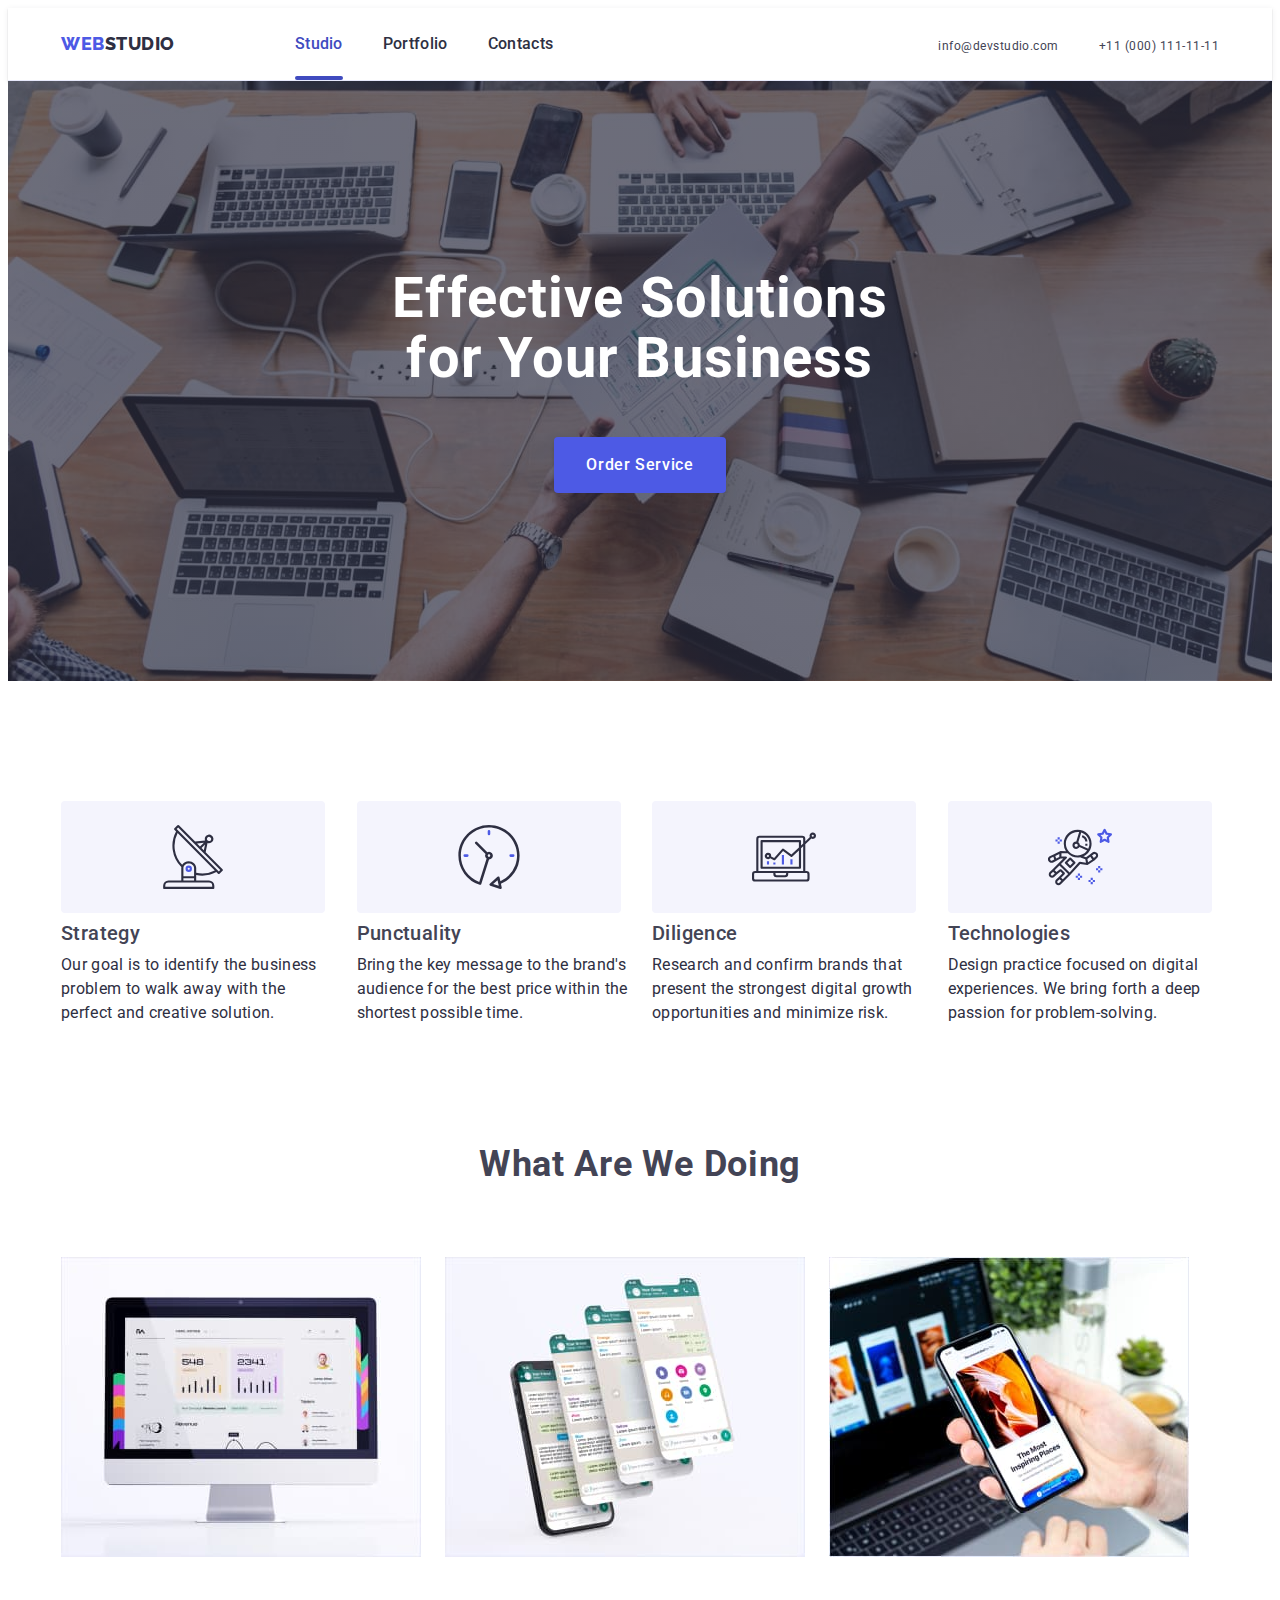
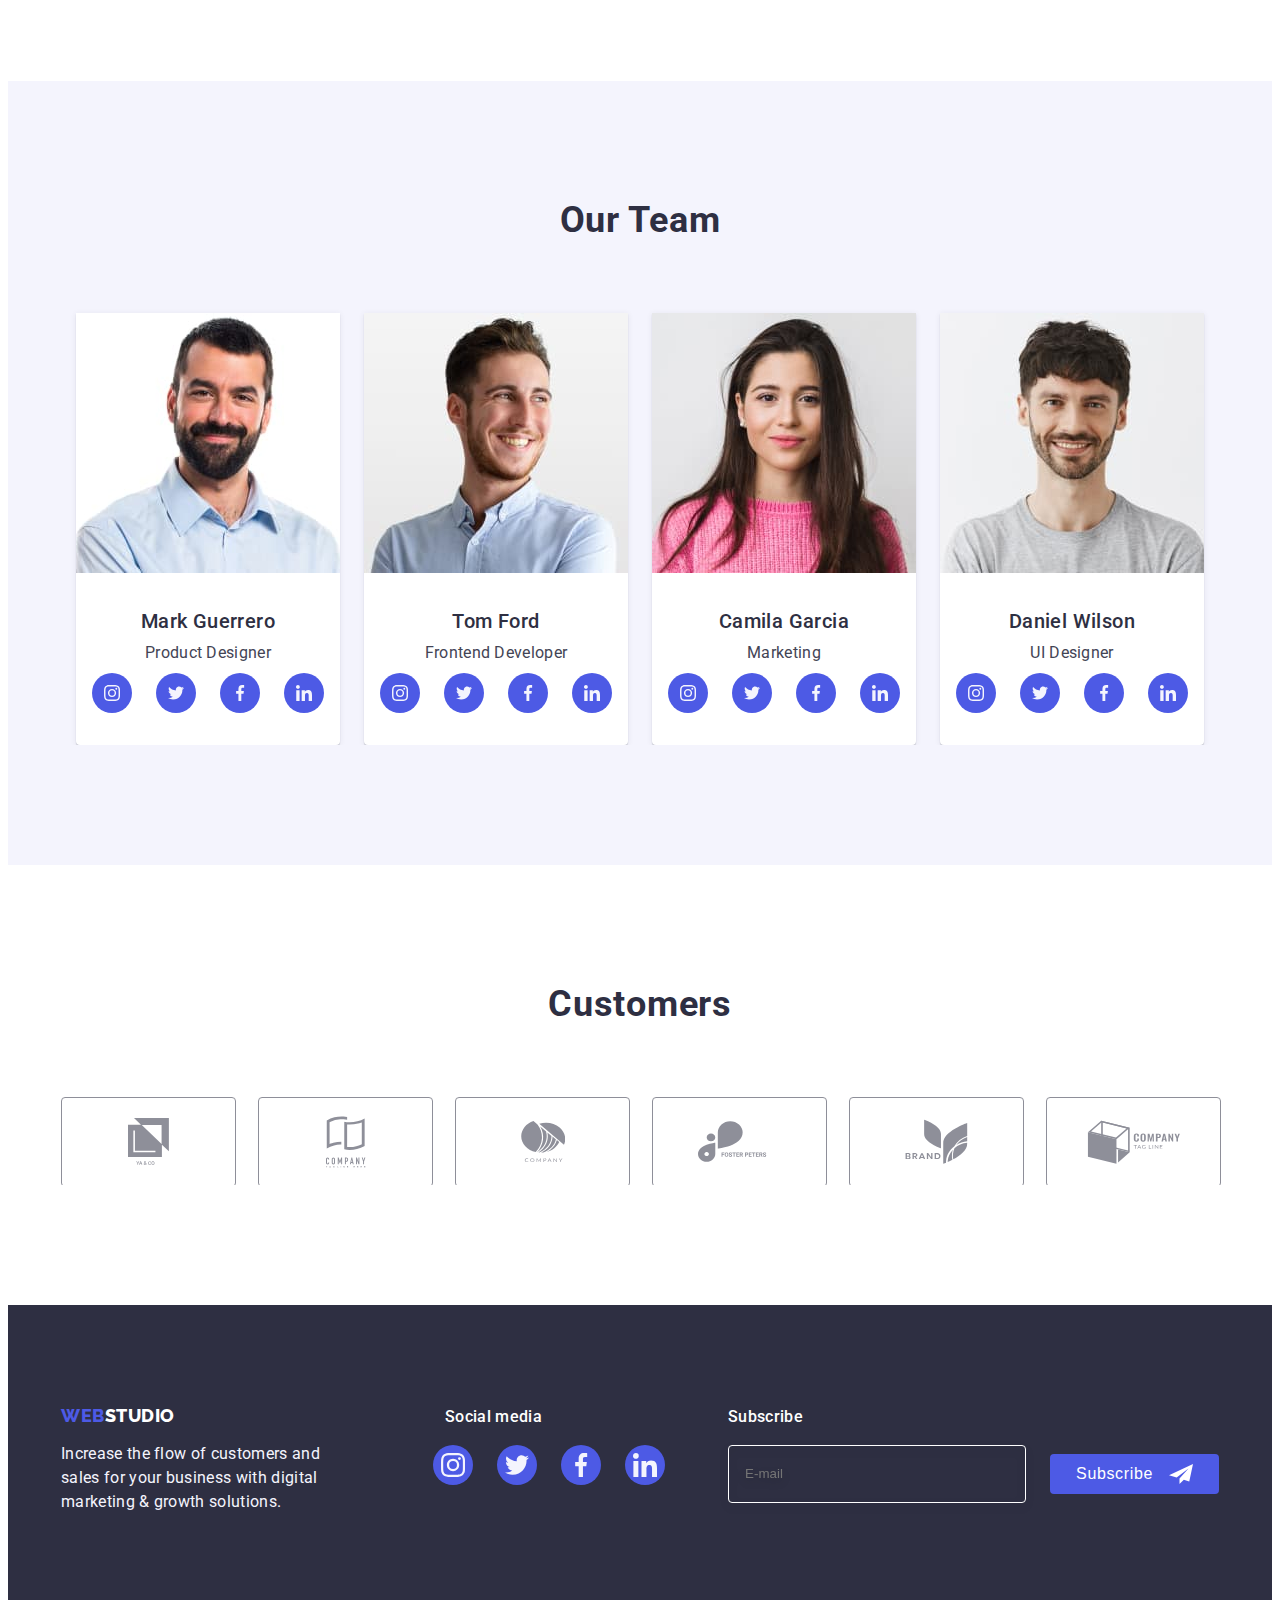
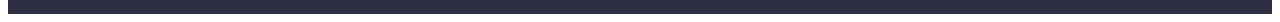
==== commit 99361a14: "Update index.html" ====
--- a/index.html
+++ b/index.html
@@ -315,7 +315,7 @@
                             <li class="item-team">
                                 <img class="team-img" srcset="./images/camila-mobile-x2.jpg 2x" src="./images/camila-mobile-x1.jpg" alt="photo Camila Garcia" width="264" height="260">
                             <div class="container-text">
-                                <h3 class="service-text">CamilaGarcia</h3>
+                                <h3 class="service-text">Camila Garcia</h3>
                                 <p class="team-profession text-team">Marketing</p>
                                 <ul class="social-media-list">
                                     <li class="social-item">
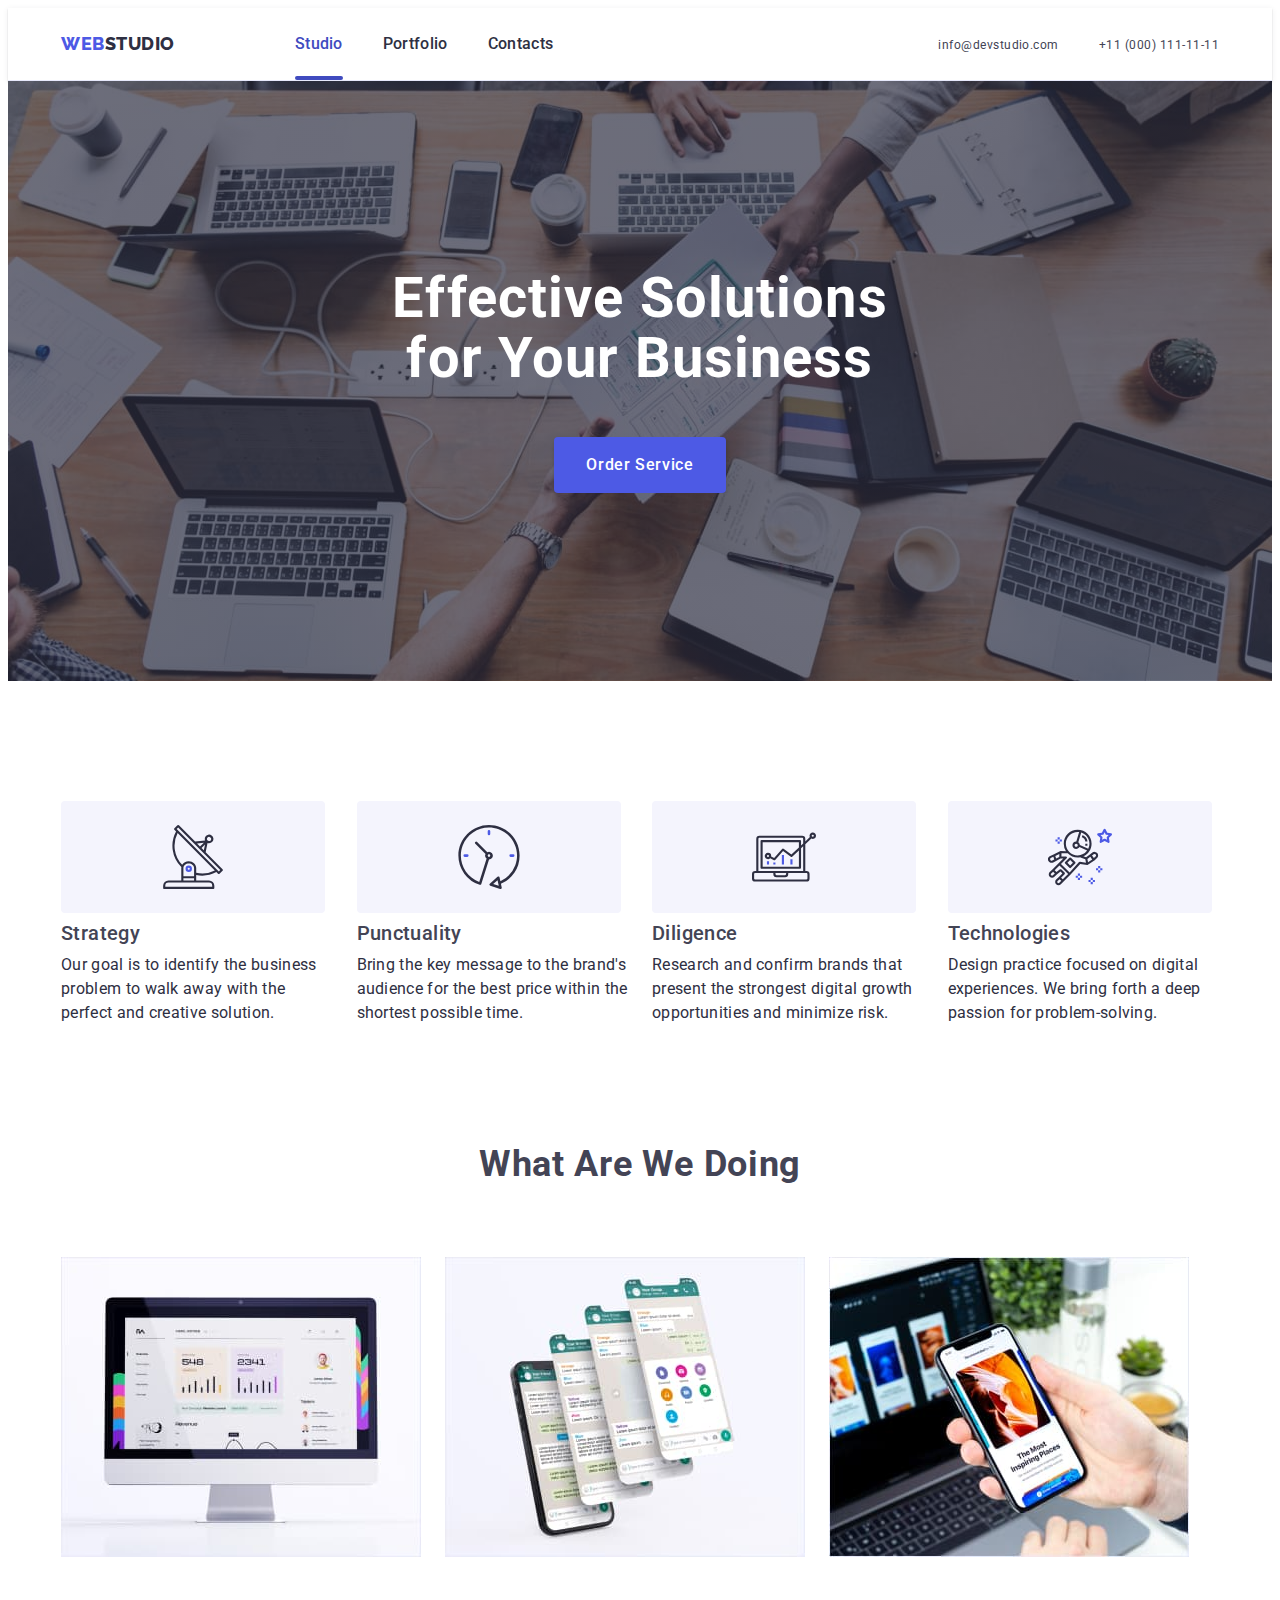
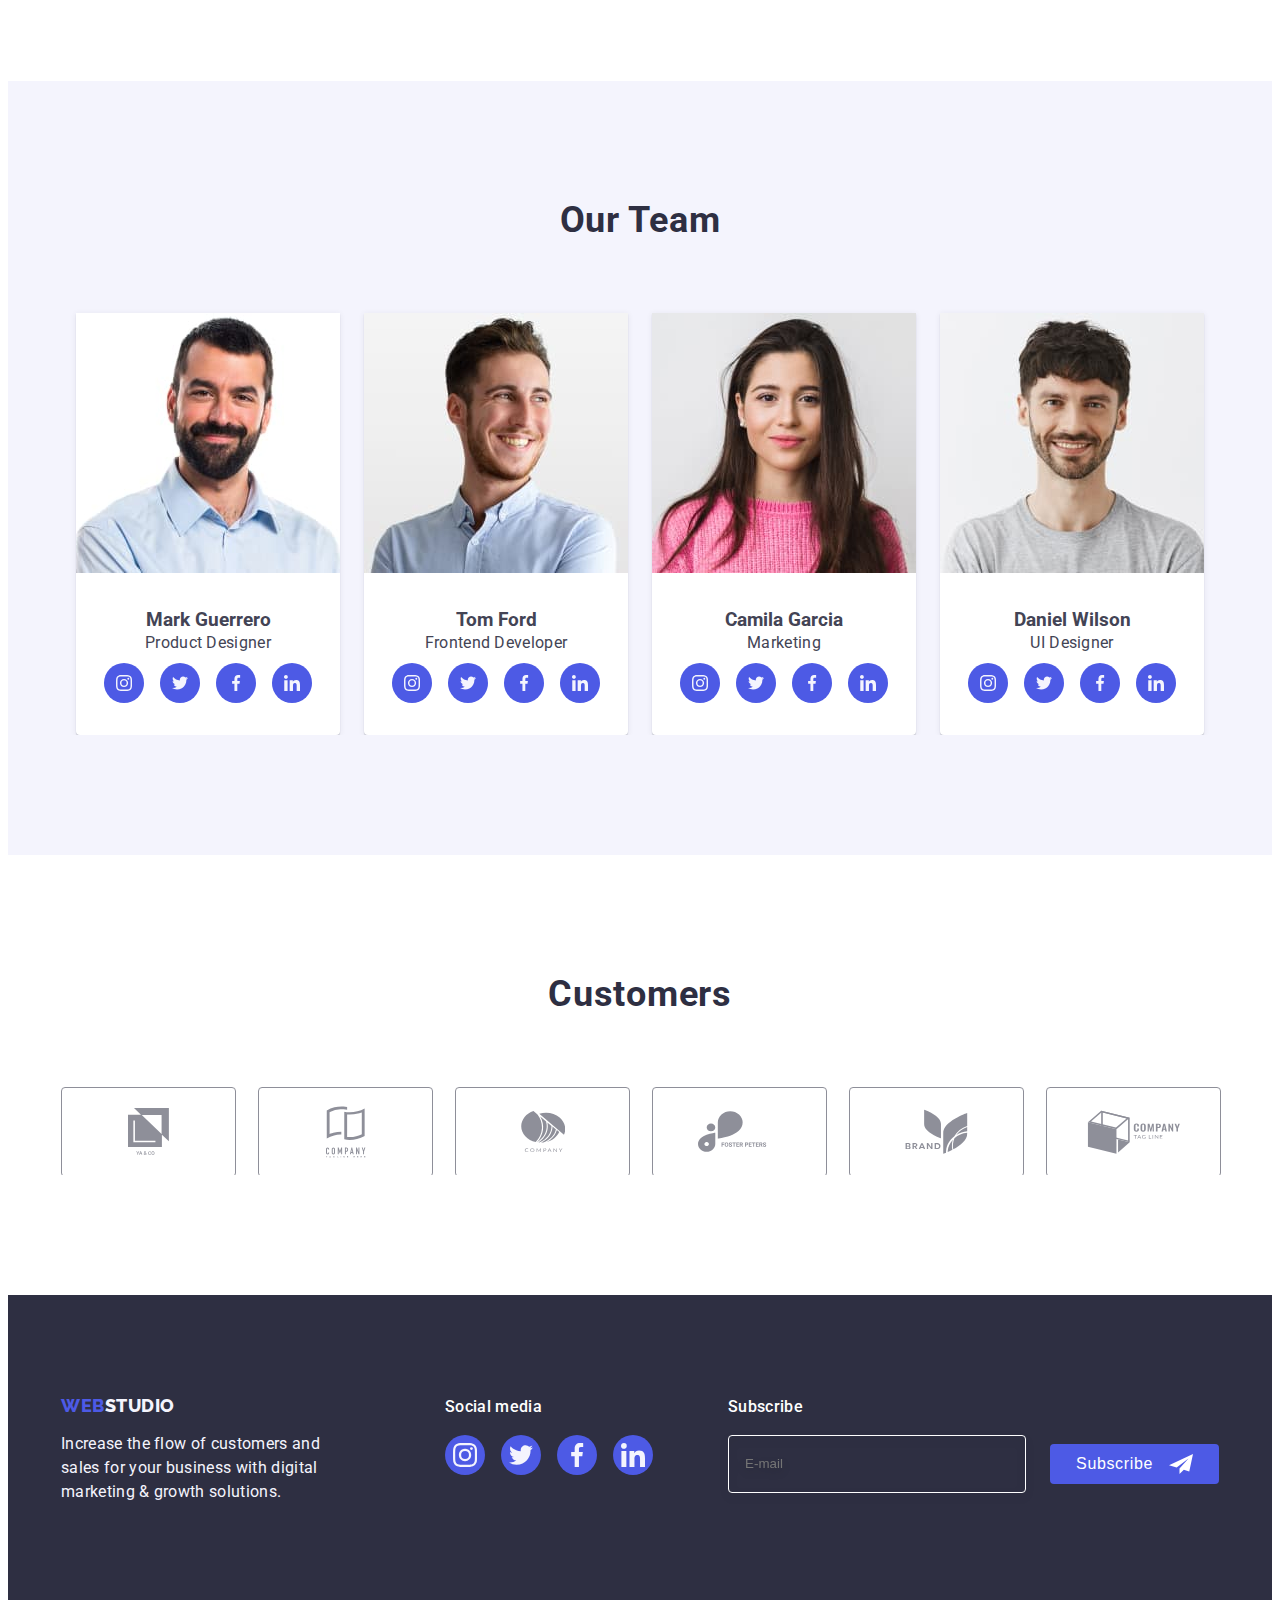
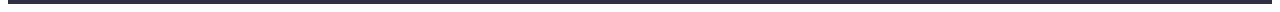
==== commit 5244c92c: "end" ====
--- a/index.html
+++ b/index.html
@@ -25,7 +25,7 @@
                 <nav class="page-nav">       
                     <a class="logo-link link" href="./index.html">WEB<span class="studio">Studio</span></a>
                 
-                </nav>
+                
                 
                         <ul class="menu list">
                             <li class="menu-item">
@@ -41,14 +41,14 @@
                             </li>
 
                         </ul>
-
-                    
-                    <address class="contact-adress">
+                </nav>
+                    
+                <address class="contact-adress">
                         <ul class="contact-list list">
                             <li class="item"><a class="contact-link link" href="mailto:info@devstudio.com">info@devstudio.com</a></li>
                             <li class="item"><a class="contact-link link" href="tel:+110001111111">+11 (000) 111-11-11</a></li>
                         </ul>
-                    </address>
+                </address>
                 
 
                 <button type="button" class="menu-btn" data-menu-open aria-expanded="false">
@@ -237,7 +237,7 @@
                             <li class="item-team">
                                 <img class="team-img" srcset="./images/mark-mobile-x2.jpg 2x" src="./images/mark-mobile-x1.jpg" alt="photo Mark Guerrero" width="264" height="260">
                             <div class="container-text">
-                                <h3 class="service-text">Mark Guerrero</h3>
+                                <h3 class="team-name">Mark Guerrero</h3>
                                 <p class="team-profession text-team">Product Designer</p>
                                 <ul class="social-media-list"> 
                                     <li class="social-item">
@@ -276,7 +276,7 @@
                             <li class="item-team">
                                 <img class="team-img" srcset="./images/tom-mobile-x2.jpg 2x" src="./images/tom-mobile-x1.jpg" alt="photo Tom Ford" width="264" height="260">
                             <div class="container-text">
-                                <h3 class="service-text">Tom Ford</h3>
+                                <h3 class="team-name">Tom Ford</h3>
                                 <p class="team-profession text-team">Frontend Developer</p>
                                 <ul class="social-media-list">
                                     <li class="social-item">
@@ -315,7 +315,7 @@
                             <li class="item-team">
                                 <img class="team-img" srcset="./images/camila-mobile-x2.jpg 2x" src="./images/camila-mobile-x1.jpg" alt="photo Camila Garcia" width="264" height="260">
                             <div class="container-text">
-                                <h3 class="service-text">Camila Garcia</h3>
+                                <h3 class="team-name">Camila Garcia</h3>
                                 <p class="team-profession text-team">Marketing</p>
                                 <ul class="social-media-list">
                                     <li class="social-item">
@@ -355,7 +355,7 @@
                             <li class="item-team">
                                 <img class="team-img" srcset="./images/daniel-mobile-x2.jpg 2x" src="./images/daniel-mobile-x1.jpg" alt="photo Daniel Wilson" width="264" height="260">
                             <div class="container-text">
-                                <h3 class="service-text">Daniel Wilson</h3>
+                                <h3 class="team-name">Daniel Wilson</h3>
                                 <p class="team-profession text-team">UI Designer</p>
                                 <ul class="social-media-list">
                                     <li class="social-item">
--- a/css/styles.css
+++ b/css/styles.css
@@ -162,7 +162,7 @@
         left: 0;
         background-color: #fff;
         overflow-y: scroll;
-        transform: scale(0.8);
+        
         opacity: 0;
         visibility: hidden;
         pointer-events: none;
@@ -289,11 +289,7 @@
 }
 }
 
-@media (min-device-pixel-ratio: 2), (min-resolution: 192dpi), (min-resolution: 2dppx){
-.hero {
-    background-image: linear-gradient( rgba(46, 47, 66, 0.7), rgba(46, 47, 66, 0.7) ), url(../images/backgroud-mobilex2.jpg);
-}
-}
+
 
 .hero {
     padding: 112px 0;
@@ -305,6 +301,16 @@
     background-image: linear-gradient( rgba(46, 47, 66, 0.7), rgba(46, 47, 66, 0.7) ), url(../images/background-mobilex1.jpg);
     background-size: cover;
 }
+
+@media (min-device-pixel-ratio: 2),
+        (-webkit-min-device-pixel-ratio: 2), 
+        (min-resolution: 192dpi), 
+        (min-resolution: 2dppx){
+    .hero {
+        background-image: linear-gradient( rgba(46, 47, 66, 0.7), rgba(46, 47, 66, 0.7) ), url(../images/backgroud-mobilex2.jpg);
+    }
+    }
+
 .container-hero{
     text-align: center;
 }
@@ -330,6 +336,8 @@
     border-radius: 4px;
     border: none;
     box-shadow: 0px 4px 4px rgba(0, 0, 0, 0.15);
+
+    transition: background-color 250ms cubic-bezier(0.4, 0, 0.2, 1);
     
 }
 
@@ -341,6 +349,7 @@
     width: 100%;
     height: 100%;
     background-color: rgba(46, 47, 66, 0.4);
+    transition: opacity 250ms cubic-bezier(0.4, 0, 0.2, 1);
 }
 @media screen and (max-width: 767px){
 .modal {
@@ -416,7 +425,7 @@
     padding-left: 34px;
     color: #2e2f42;
     outline: transparent;
-    
+    transition: border-color 250ms cubic-bezier(0.4, 0, 0.2, 1);
 }
 
 .modal-input-icon {
@@ -424,6 +433,7 @@
     top: 50%;
     left: 16px;
     transform: translatey(-50%);
+    transition: fill 250ms cubic-bezier(0.4, 0, 0.2, 1);
 }
 
 .modal-textarea {
@@ -434,7 +444,7 @@
     background-color: transparent;
     resize: none;
     padding: 8px 16px;
-    margin-bottom: 16px;
+    transition: border-color 250ms cubic-bezier(0.4, 0, 0.2, 1);
     outline: transparent;
 }
 
@@ -443,6 +453,9 @@
 .modal-buttom {
     
     text-align: center;
+    transition: background-color 250ms cubic-bezier(0.4, 0, 0.2, 1),
+    fill 250ms cubic-bezier(0.4, 0, 0.2, 1);
+
 }
 
 .checkbox {
@@ -486,6 +499,7 @@
 
 .privacy-link {
     color: #4D5AE5;
+    transition: border 250ms cubic-bezier(0.4, 0, 0.2, 1);
     
 }
 @media screen and (max-width: 767px){
@@ -634,7 +648,7 @@
 .social-media-list {
     display: flex;
     justify-content: center;
-    gap: 24px;
+    gap: 16px;
 }
 
 @media screen and (max-width: 767px){
@@ -662,6 +676,9 @@
     text-transform: capitalize;
     color: #2e2f42;
 }
+.modal-form-chrck-link{
+    color: #4D5AE5;
+}
 
 .customers-list {
     display: flex;
@@ -682,9 +699,11 @@
     height: 100%;
     border: 1px solid #8e8f99;
     border-radius: 4px;
+    transition: border-color 250ms cubic-bezier(0.4, 0, 0.2, 1);
 }
 .point-customers {
     fill: #8e8f99;
+    transition: fill 250ms cubic-bezier(0.4, 0, 0.2, 1);
 }
 
 .footer {
@@ -805,6 +824,7 @@
     background-color: #4d5ae5;
     border-radius: 4px;
     border-color: transparent;
+    transition: background-color 250ms cubic-bezier(0.4, 0, 0.2, 1);
    
 }
 
@@ -843,6 +863,7 @@
 .menu {
     display: flex;
     align-items: center;
+    margin-left: 120px;
 }
 }
 
@@ -888,10 +909,17 @@
 @media screen and (min-width: 768px){
     .page-nav > .logo-link  {
         padding: 24px 0;
-        margin-right: 120px;
-    }
-}
-
+        
+    }
+}
+
+@media screen and (min-width: 768px){
+    .page-nav{
+        
+        display: flex;
+        align-items: center;
+    }
+}
 
 @media screen and (min-width: 768px){
 .contact-list{
@@ -929,8 +957,13 @@
 
 @media screen and (min-width: 768px){
 .contact-adress{
+    font-family: 'Roboto';
     font-style: normal;
+    font-weight: 400;
+    font-size: 16px;
+    line-height: 24px;
     margin-left: auto;
+
  }
 }
 @media screen and (min-width: 768px){
@@ -938,15 +971,8 @@
     max-width: 408px;
 }
 }
-@media screen and (min-width: 768px){
-@media (min-device-pixel-ratio: 2), (min-resolution: 192dpi), (min-resolution: 2dppx){
-    .hero {
-        background-image: linear-gradient( rgba(46, 47, 66, 0.7), rgba(46, 47, 66, 0.7) ), url(../images/background-tablet-2x.jpg);
-    }
-    }
-}
-
-    @media screen and (min-width: 768px){
+
+@media screen and (min-width: 768px){
     .hero {
         padding: 112px 0;
         max-width: 768px;
@@ -959,6 +985,18 @@
     }
 }
 @media screen and (min-width: 768px){
+@media (min-device-pixel-ratio: 2),
+        (-webkit-min-device-pixel-ratio: 2),
+        (min-resolution: 192dpi),
+        (min-resolution: 2dppx){
+    .hero {
+        background-image: linear-gradient( rgba(46, 47, 66, 0.7), rgba(46, 47, 66, 0.7) ), url(../images/background-tablet-2x.jpg);
+    }
+    }
+}
+
+   
+@media screen and (min-width: 768px){
 .rules-list {
     flex-wrap: wrap;
     gap: 72px 24px;
@@ -1093,7 +1131,10 @@
 }
 
 @media screen and (min-width: 1158px){
-@media (min-device-pixel-ratio: 2), (min-resolution: 192dpi), (min-resolution: 2dppx){
+@media (min-device-pixel-ratio: 2),
+        (-webkit-min-device-pixel-ratio: 2), 
+        (min-resolution: 192dpi), 
+        (min-resolution: 2dppx){
 .hero {
     background-image: linear-gradient( rgba(46, 47, 66, 0.7), rgba(46, 47, 66, 0.7) ), url(../images/background-cmp-x2.jpg);
 }
@@ -1223,4 +1264,220 @@
     margin-left: auto;
 }
 }
-    
+
+.section-portfolio {
+    padding-top: 96px;
+    padding-bottom: 120px;
+}
+.studio-footer{
+   color: var(--background-color-white); 
+}
+
+.btn-portfolio:hover,
+.btn-portfolio:focus {
+    background: var(--hover-focus-color);
+    color: var(--primary-white-color);
+    box-shadow: 0px 3px 1px rgba(0, 0, 0, 0.1), 0px 2px 1px rgba(0, 0, 0, 0.08), 0px 2px 2px rgba(0, 0, 0, 0.12);
+    border: 1px solid #404BBF;
+}
+
+.btn-portfolio {
+    
+    padding: 12px 24px;
+    border-radius: 4px;
+    border: 1px solid #E7E9FC;
+    background-color: var(--background-color-white);
+
+    font-family: "Roboto", sans-serif;
+    cursor: pointer;
+    font-weight: 500;
+    font-size: 16px;
+    line-height: 1.5;
+    letter-spacing: 0.04em;
+    color:  var(--primary-blue-color);
+
+    transition: background-color 250ms cubic-bezier(0.4, 0, 0.2, 1), color 250ms cubic-bezier(0.4, 0, 0.2, 1), border-color 250ms cubic-bezier(0.4, 0, 0.2, 1);
+    
+   
+}
+
+.link-portfolio:hover,
+.link-portfolio:focus{
+    box-shadow: 0px 1px 6px rgba(46, 47, 66, 0.08), 0px 1px 1px rgba(46, 47, 66, 0.16), 0px 2px 1px rgba(46, 47, 66, 0.08);
+    
+}
+.link-portfolio {
+    display: block;
+    transition: box-shadow 250ms cubic-bezier(0.4, 0, 0.2, 1);
+}
+
+
+
+.list-porfolio {
+    margin-bottom: 72px;
+    display: flex;
+    width: 100%;
+    height: auto;
+    gap: 24px;
+    justify-content: center;
+}
+
+
+
+.list-foto-porfol {
+    display: flex;
+    
+    flex-wrap: wrap;
+    padding-left: 0;
+}
+.gallery {
+    
+    
+
+    margin-right: 24px;
+    margin-bottom: 48px;
+
+}
+
+.jpg-port{
+    display: block;
+   
+}
+.foto-team {
+    display: block;
+}
+    
+
+.gallery:nth-child(3n) {
+    margin-right: 0;
+}
+.gallery:nth-last-child(-n + 3) {
+    margin-bottom: 0px;
+}
+
+.text-portf {
+    border: 1px solid var(--border-color);
+    border-top: 0;
+
+    padding: 32px;
+    padding-left: 16px;
+    
+}
+
+.text-portfolio{
+    position: absolute;
+    font-size: 16px;
+    line-height: 1.5;
+    padding: 40px 32px 0 32px; 
+    width: 100%;
+    height: 100%;
+    background-color: #4D5AE5;
+    color: #F4F4FD;
+    transform: translateY(0);
+    transition: transform 250ms cubic-bezier(0.4, 0, 0.2, 1);
+}
+button {
+    cursor: pointer;
+}
+.kard-porfolio {
+    position: relative;
+    overflow: hidden;
+}
+.gallery:hover .text-portfolio{
+    transform: translateY(-100%);
+}
+.team-name{
+    text-align: center;
+}
+
+
+
+.container-footer{
+    
+    
+    display: flex;
+    
+
+}
+
+
+.works-text{
+    font-size: 16px;
+    line-height: 1.5;
+    letter-spacing: 0.02em;
+    color: #434455;
+
+}
+.service-text{
+text-align: justify;
+}
+
+.menu-link:hover,
+.menu-link:focus {
+    color: var(--hover-focus-color);
+}
+
+
+.contact-link:hover,
+.contact-link:focus {
+    color: var(--hover-focus-color);
+}
+
+.contact-link {
+    transition: color 250ms cubic-bezier(0.4, 0, 0.2, 1);
+}
+
+.modal-btn:hover,
+.modal-btn:focus {
+    background-color: var(--hover-focus-color);
+}
+
+
+.backdrop.is-hidden .modal{
+    transform: translate(-50%, -50%) scale(0.9);
+
+}
+.modal-button:hover,
+.modal-button:focus {
+    background-color: var(--hover-focus-color);
+    fill: #FFFFFF;
+}
+
+.modal-input:hover,
+.modal-input:focus
+{
+    border-color: var(--hover-focus-color);
+
+}
+.modal-input:hover ~ .modal-input-icon,
+.modal-input:focus ~ .modal-input-icon{
+  fill: var(--hover-focus-color);
+  
+}
+
+.modal-textarea:hover,
+.modal-textarea:focus {
+    border-color: var(--hover-focus-color);
+} 
+
+.cust-item:hover,
+.cust-item:focus {
+    border-color: var(--hover-focus-color) ;
+}
+
+.cust-item:hover .point-customers,
+.cust-item:focus .point-customers{
+    fill: var(--hover-focus-color);
+}
+.social-icon:hover,
+.social-icon:focus{
+    background-color: var(--hover-focus-color);;
+}
+
+.social-icon {
+    transition: background-color 250ms cubic-bezier(0.4, 0, 0.2, 1);
+}
+.footer-btn:hover,
+.footer-btn:focus {
+    background-color: var(--hover-focus-color);
+}
